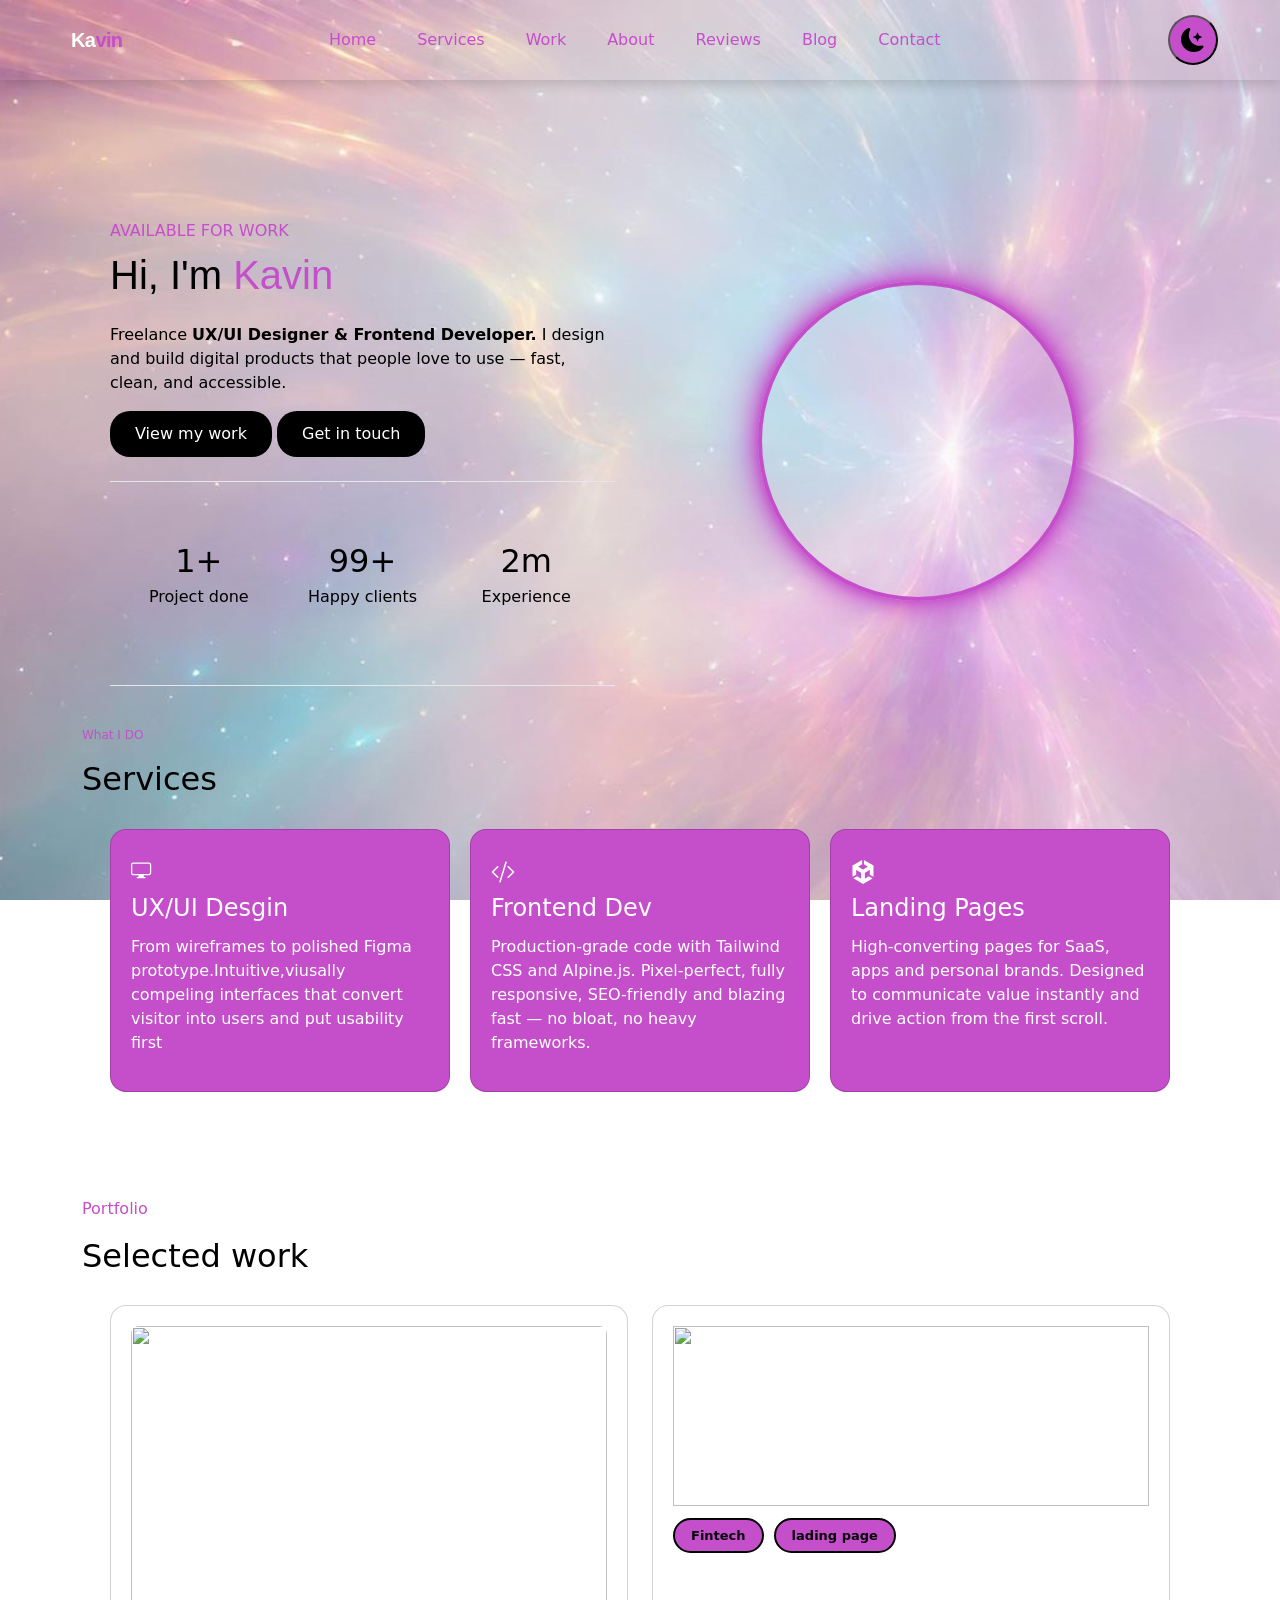
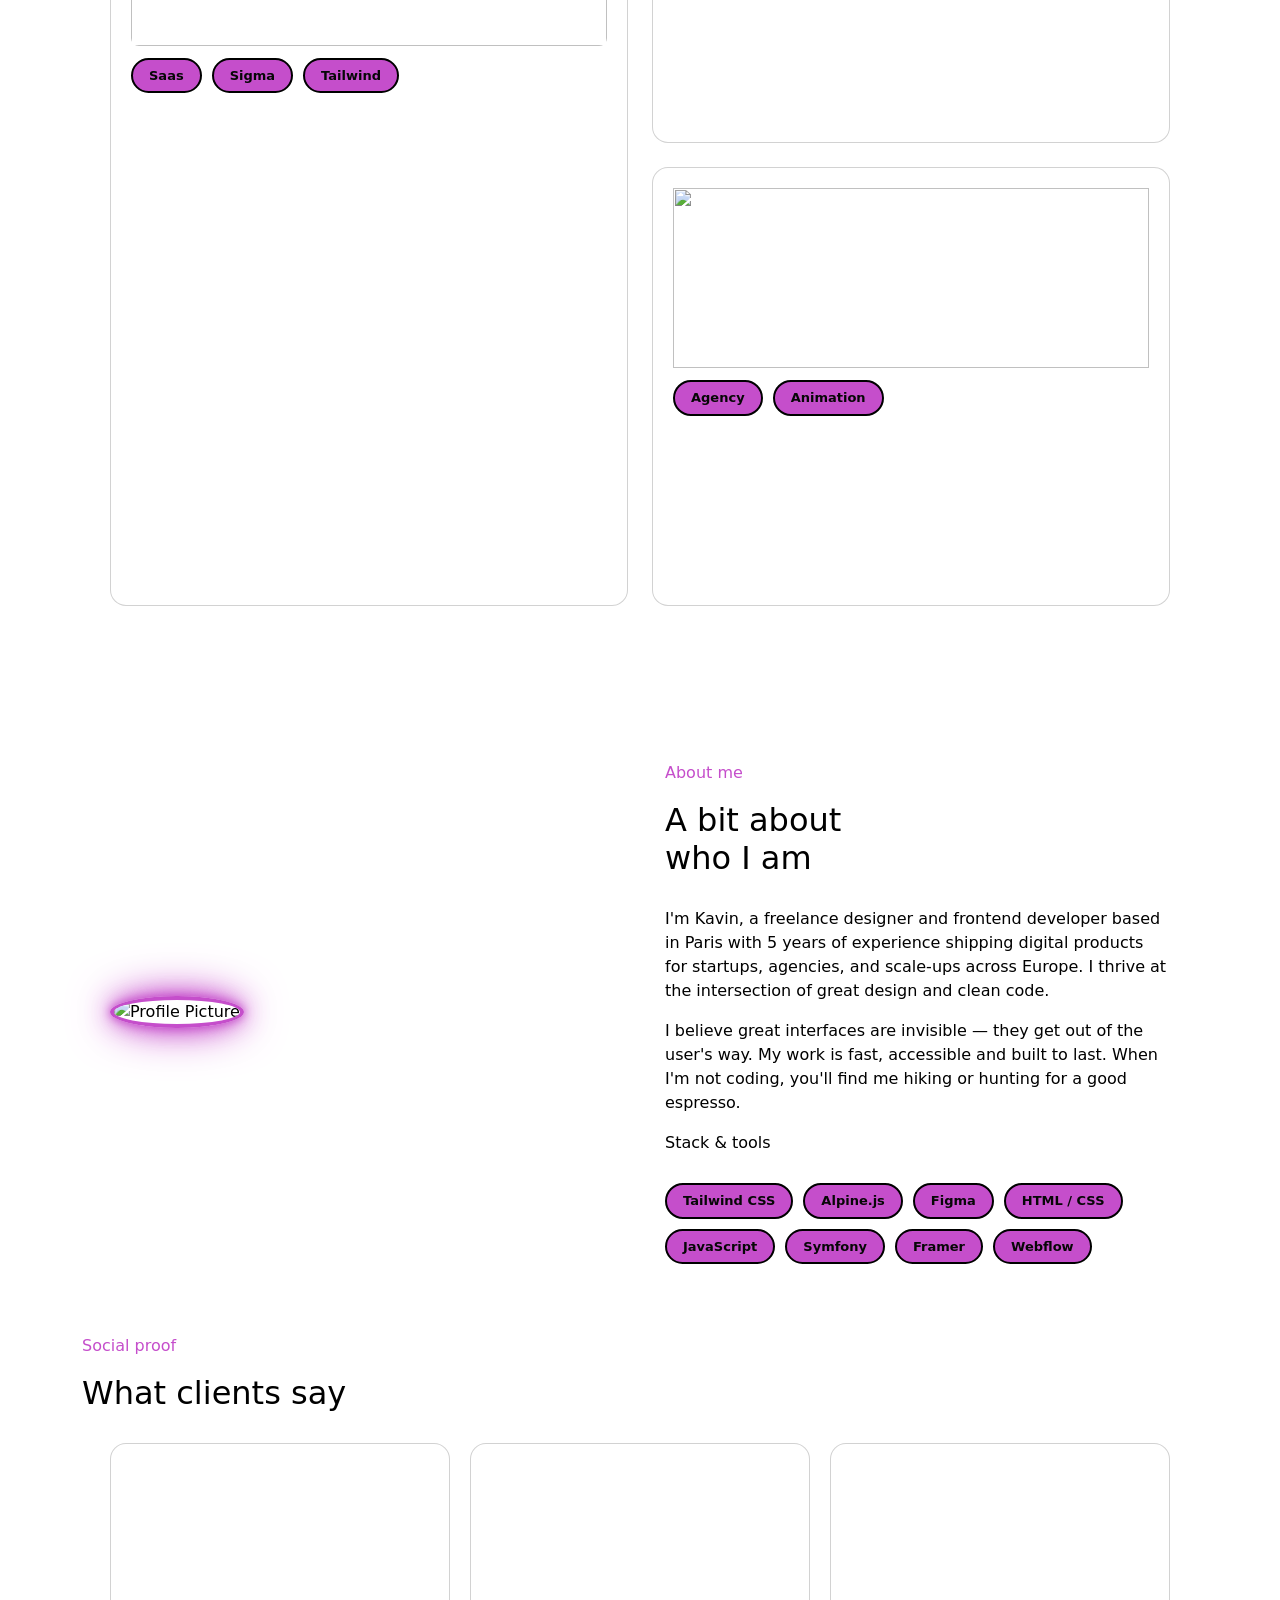
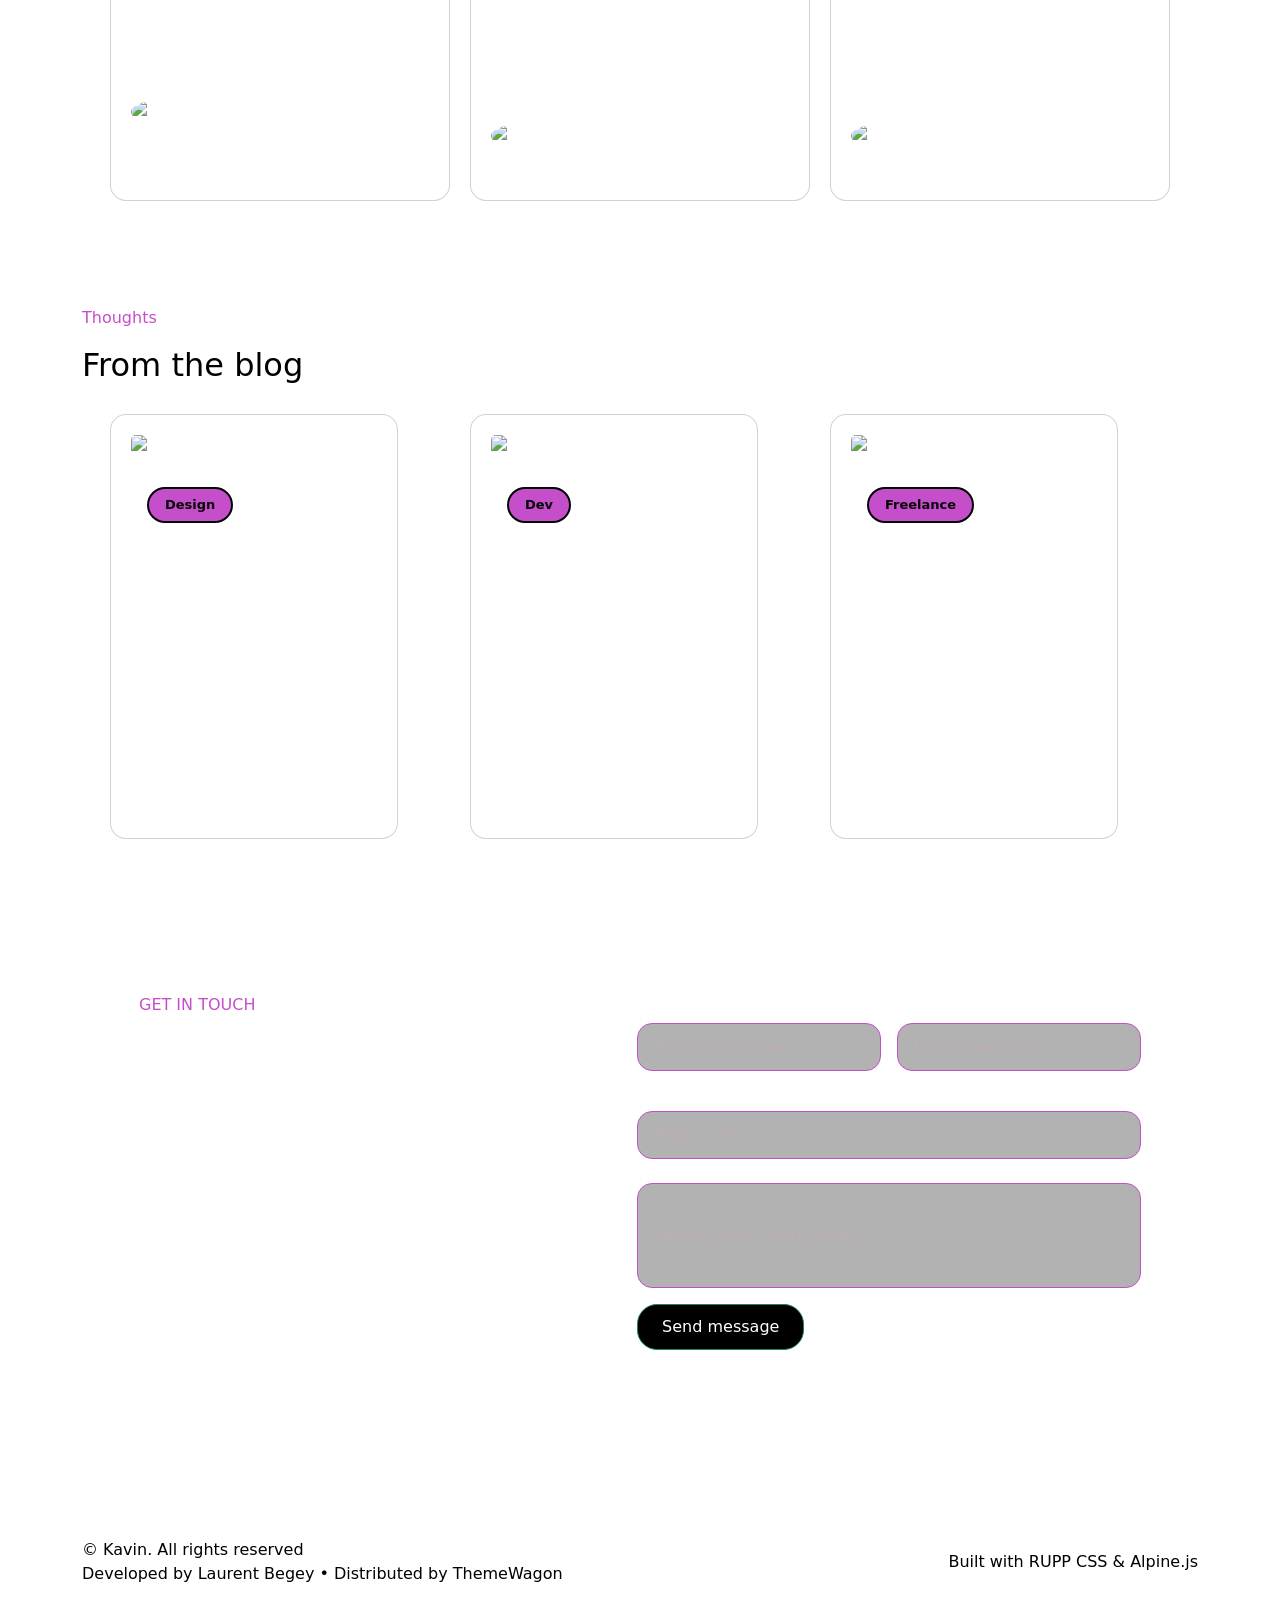
==== index.html @ 6f61c65e "Initial commit" ====
<!DOCTYPE html>
<html lang="en">
<head>
    <meta charset="UTF-8">
    <meta name="viewport" content="width=device-width, initial-scale=1.0">
    <title>MyProtFolio</title>
    <meta property="og:title" content="My Project1"/>
    <meta property="og:image" content="https://i.pinimg.com/736x/8d/1a/ec/8d1aec59ac057c96180c9c161d40ad01.jpg" />
    <link
        rel="stylesheet"
        href="https://cdn.jsdelivr.net/npm/bootstrap@5.3.8/dist/css/bootstrap.min.css" >
    <script src="https://cdn.jsdelivr.net/npm/bootstrap@5.3.8/dist/js/bootstrap.bundle.min.js"></script>
    
    <!-- AOS CSS -->
    <link href="https://unpkg.com/aos@2.3.1/dist/aos.css" rel="stylesheet">

    <link rel="stylesheet" href="style.css">
    <link rel="icon" href="https://i.pinimg.com/1200x/4f/b9/76/4fb976de70fee030263ddcf43d78bf7e.jpg">
</head>
<body class="bg-white">
    <!-- ==================== NAVBAR ==================== -->
    <section class="container">
        <header>
            <nav class="navbar navbar-expand-lg sticky-top">
                <div class="container-fluid flex items-center justify-between w-full">
                    <!-- Logo -->
                    <a href="index.html" class="va">
                        Ka<span style="color: #c54ecb;">vin</span>
                    </a>

                    <!-- Mobile menu button -->
                    <button class="navbar-toggler md:hidden p-2 text-white" type="button" data-bs-toggle="collapse" data-bs-target="#navbarNav">
                        <span class="navbar-toggler-icon"></span>
                    </button>

                    <!-- Navigation links -->
                    <nav class="collapse navbar-collapse justify-content-center" id="navbarNav">
                        <ul class="navbar-nav flex items-center gap-6">
                            <li class="nav-item"><a class="nav-link" href="#20" style="color: #c54ecb;">Home</a></li>
                            <li class="nav-item"><a class="nav-link" href="#21" style="color: #c54ecb;">Services</a></li>
                            <li class="nav-item"><a class="nav-link" href="#22" style="color: #c54ecb;">Work</a></li>
                            <li class="nav-item"><a class="nav-link" href="#23" style="color: #c54ecb;">About</a></li>
                            <li class="nav-item"><a class="nav-link" href="#24" style="color: #c54ecb;">Reviews</a></li>
                            <li class="nav-item"><a class="nav-link" href="#25" style="color: #c54ecb;">Blog</a></li>
                            <li class="nav-item"><a class="nav-link" href="#26" style="color: #c54ecb;">Contact</a></li>
                        </ul>
                    </nav>

                    <!-- Theme Toggle Button -->
              <button class="er" onclick="myFunction()">
    <svg id="modeIcon"
        xmlns="http://www.w3.org/2000/svg"
        width="16"
        height="16"
        fill="currentColor"
        viewBox="0 0 16 16">

        <!-- Moon icon -->
        <path d="M6 .278a.77.77 0 0 1 .08.858 7.2 7.2 0 0 0-.878 3.46c0 4.021 3.278 7.277 7.318 7.277q.792-.001 1.533-.16a.79.79 0 0 1 .81.316.73.73 0 0 1-.031.893A8.35 8.35 0 0 1 8.344 16C3.734 16 0 12.286 0 7.71 0 4.266 2.114 1.312 5.124.06A.75.75 0 0 1 6 .278"/>

        <path d="M10.794 3.148a.217.217 0 0 1 .412 0l.387 1.162c.173.518.579.924 1.097 1.097l1.162.387a.217.217 0 0 1 0 .412l-1.162.387a1.73 1.73 0 0 0-1.097 1.097l-.387 1.162a.217.217 0 0 1-.412 0l-.387-1.162A1.73 1.73 0 0 0 9.31 6.593l-1.162-.387a.217.217 0 0 1 0-.412l1.162-.387a1.73 1.73 0 0 0 1.097-1.097z"/>
    </svg>
</button>
                </div>
            </nav>
        </header>
    </section>

    <!-- ==================== HERO SECTION ==================== -->
    <header id="20">
        <section class="co container">
            <div class="content">
                <!-- Text -->
                <div class="na" data-aos="fade-up">
                    <p style="color: #c54ecb;" class="font-semibold uppercase tracking-wider text-sm mb-2">
                        AVAILABLE FOR WORK
                    </p>

                    <h1 class="lulu text-4xl md:text-5xl font-bold mb-4">
                        Hi, I'm <span style="color: #c54ecb;">Kavin</span>
                    </h1>

                    <p class="text-slate-300 mb-6 leading-relaxed">
                        Freelance <b>UX/UI Designer & Frontend Developer.</b> I design and build digital products that people love to use — fast, clean, and accessible.
                    </p>

                    <!-- Buttons -->
                    <div class="flex gap-3">
                        <a class="btn inline-block" href="#22">View my work</a>
                        <a class="btn inline-block" href="#26">Get in touch</a>
                    </div>
                </div>

                <!-- Profile Image -->
                <div class="po" data-aos="fade-up" data-aos-delay="100">
                    <img src="https://i.pinimg.com/1200x/c8/f7/21/c8f721017598ebd09c4f0b9a4fcd5a1f.jpg" alt="Kavin" class="profile">
                </div>

                <!-- Statistics -->
                <section class="ko container" data-aos="fade-up" data-aos-delay="200">
                    <div class="ma">
                        <h2 class="text-2xl font-bold">1+</h2>
                        <p class="text-xs text-slate-400">Project done</p>
                    </div>
                    <div class="ma">
                        <h2 class="text-2xl font-bold">99+</h2>
                        <p class="text-xs text-slate-400">Happy clients</p>
                    </div>
                    <div class="ma">
                        <h2 class="text-2xl font-bold">2m</h2>
                        <p class="text-xs text-slate-400">Experience</p>
                    </div>
                </section>
            </div>
        </section>
    </header>

    <!-- SERVICES SECTION -->
    <header class="container">
        <section>
            <div data-aos="fade-up">
                <p style="color: #c54ecb; font-size: 12px;">What I DO</p>
                <h2 id="21">Services</h2>
            </div>
            <div class="zo">
                <article class="card" style="background-color: #c54ecb;" data-aos="fade-up" data-aos-delay="100">
                    <div>   
                        <svg xmlns="http://www.w3.org/2000/svg" width="18" height="18" fill="currentColor" 
                        class="bi bi-display" viewBox="0 0 19 19">
                       <path d="M0 4s0-2 2-2h12s2 0 2 2v6s0 2-2 2h-4q0 1 .25 1.5H11a.5.5 0 0 1 0 1H5a.5.5 0 0 1 0-1h.75Q6 13 6 12H2s-2 0-2-2zm1.398-.855a.76.76 0 0 0-.254.302A1.5 1.5 0 0 0 1 4.01V10c0 .325.078.502.145.602q.105.156.302.254a1.5 1.5 0 0 0 .538.143L2.01 11H14c.325 0 .502-.078.602-.145a.76.76 0 0 0 .254-.302 1.5 1.5 0 0 0 .143-.538L15 9.99V4c0-.325-.078-.502-.145-.602a.76.76 0 0 0-.302-.254A1.5 1.5 0 0 0 13.99 3H2c-.325 0-.502.078-.602.145"/>
                        </svg>
                    </div>
                 
                    <h4>UX/UI Desgin</h4>
                    <p>
                        From wireframes to polished Figma<br>
                        prototype.Intuitive,viusally<br>
                        compeling interfaces that convert<br>
                        visitor into users and put usability<br>
                        first
                    </p>
                </article>

                <article class="card" style="background-color: #c54ecb;" data-aos="fade-up" data-aos-delay="200">
                    <div>             
                        <svg xmlns="http://www.w3.org/2000/svg" width="16" height="16" fill="currentColor" class="bi bi-code-slash" viewBox="0 0 16 16">
                          <path d="M10.478 1.647a.5.5 0 1 0-.956-.294l-4 13a.5.5 0 0 0 .956.294zM4.854 4.146a.5.5 0 0 1 0 .708L1.707 8l3.147 3.146a.5.5 0 0 1-.708.708l-3.5-3.5a.5.5 0 0 1 0-.708l3.5-3.5a.5.5 0 0 1 .708 0m6.292 0a.5.5 0 0 0 0 .708L14.293 8l-3.147 3.146a.5.5 0 0 0 .708.708l3.5-3.5a.5.5 0 0 0 0-.708l-3.5-3.5a.5.5 0 0 0-.708 0"/>
                        </svg>
                    </div>
       
                    <h4>Frontend Dev</h4>
                    <p>
                        Production-grade code with Tailwind CSS and Alpine.js. Pixel-perfect, fully responsive, SEO-friendly and blazing fast — no bloat, no heavy frameworks.
                    </p>
                </article>

                <article class="card" style="background-color: #c54ecb;" data-aos="fade-up" data-aos-delay="300">
                    <div>
                        <svg xmlns="http://www.w3.org/2000/svg" width="16" height="16" fill="currentColor" class="bi bi-unity" viewBox="0 0 16 16">
                          <path d="M15 11.2V3.733L8.61 0v2.867l2.503 1.466c.099.067.099.2 0 .234L8.148 6.3c-.099.067-.197.033-.263 0L4.92 4.567c-.099-.034-.099-.2 0-.234l2.504-1.466V0L1 3.733V11.2v-.033.033l2.438-1.433V6.833c0-.1.131-.166.197-.133L6.6 8.433c.099.067.132.134.132.234v3.466c0 .1-.132.167-.198.134L4.031 10.8l-2.438 1.433L7.983 16l6.391-3.733-2.438-1.434L9.434 12.3c-.099.067-.198 0-.198-.133V8.7c0-.1.066-.2.132-.233l2.965-1.734c.099-.066.197 0 .197.134V9.8z"/>
                        </svg>
                    </div>
                    <h4>Landing Pages</h4>
                    <p>
                        High-converting pages for SaaS, apps and personal brands. Designed to communicate value instantly and drive action from the first scroll.
                    </p>
                </article>
            </div>
        </section>
    </header>

    <!-- PORTFOLIO SECTION -->
    <header class="container">
        <section>
            <div>
                <div data-aos="fade-up">
                    <p style="color: #c54ecb;">Portfolio</p>
                    <h2 id="22">Selected work</h2>
                </div>
                <main>
                    <div class="card card1" data-aos="fade-up">
                        <img src="https://i.pinimg.com/1200x/41/cb/14/41cb14eacbabc1ce068fea2cc1309c6e.jpg" class="bo">
                        <div class="tags">
                            <span>Saas</span><span>Sigma</span><span>Tailwind</span>
                        </div>
                        <h4>Novu-Saas Dashboard</h4>
                        <p>Lorem ipsum dolor sit amet consectetur adipisicing elit. Eligendi quis, odit nam aperiam fugiat optio libero. Nisi, minus officiis eius odio tempora velit fugit at, id labore ut libero reiciendis!

                        Lorem ipsum dolor, sit amet consectetur adipisicing elit. Ipsa ducimus repudiandae eligendi veritatis dicta quo fuga fugiat autem tempore perspiciatis illo doloremque est labore, molestiae eius, voluptatum ex aut quibusdam.

                        Lorem ipsum dolor sit amet consectetur adipisicing elit. Consequatur neque ipsum eveniet eligendi dolores, dicta beatae? Velit iusto nemo praesentium architecto, ipsa excepturi facere quisquam, reprehenderit a cumque sapiente? Laudantium!
                        <br>
                        <div>
                            <a  class="volo" href="page1.html">Viwe case study →</a>
                        </div>
                        </p>
                    </div>

                    <div class="card" data-aos="fade-up">
                        <img src="https://i.pinimg.com/1200x/10/19/34/1019348660e759abcb3a225b57b04167.jpg" class="so">
                        <div class="tags">
                            <span>Fintech</span><span>lading page</span>
                        </div>
                        <h4>Finlo-Fintech App</h4>
                        <p>Marketing site and onboarding flow for a personal finance app targeting young professionals. Tailwind CSS + Alpine.js.
                            <br>
                        <div>
                            <a href="page1.html">Viwe case study →</a>
                        </div>
                        </p>
                    </div>

                    <div class="card" data-aos="fade-up">
                        <img src="https://i.pinimg.com/736x/f1/f0/93/f1f0938c706448e23e3180eb36789f57.jpg" alt="" class="so">
                        <div class="tags">
                            <span>Agency</span><span>Animation</span>
                        </div>
                        <h4>Orea-Creative Agency</h4>
                        <p>Bold editorial site for a Paris-based branding studio. Scroll-driven animations and custom cursor to match their premium positioning.
                            <br>
                        <div>
                            <a href="page1.html">Viwe case study →</a>
                        </div>
                        </p>
                    </div>
                </main>
            </div>
        </section>
    </header>

    <!-- ABOUT SECTION -->
    <header class="container">
        <section class="about">
            <!-- Left Side: Image -->
            <div class="about-img-box" data-aos="fade-up">
                <img src="https://i.pinimg.com/736x/e6/30/2d/e6302d2b5affedd54a1c1b0b5fa91a8d.jpg" alt="Profile Picture" class="profile">
            </div>
            <!-- Right Side: Content -->
            <div class="opto" data-aos="fade-up" data-aos-delay="100">
                <p id="23" style="color: #c54ecb;">About me</p>
                <h2>A bit about <br>who I am</h2>
                <p>
                    I'm Kavin, a freelance designer and frontend developer based in Paris 
                    with 5 years of experience shipping digital products for startups, 
                    agencies, and scale-ups across Europe. I thrive at the intersection of 
                    great design and clean code.
                </p>
                <p>
                    I believe great interfaces are invisible — they get out of the user's way. 
                    My work is fast, accessible and built to last. When I'm not coding, you'll 
                    find me hiking or hunting for a good espresso.
                </p>
                <p class="stack-title">Stack & tools</p>
                <div class="zee">
                    <div class="tags">
                        <span>Tailwind CSS</span>
                        <span>Alpine.js</span>
                        <span>Figma</span>
                        <span>HTML / CSS</span>
                        <span>JavaScript</span>
                        <span>Symfony</span>
                        <span>Framer</span>
                        <span>Webflow</span>
                    </div>
                </div>
            </div>
        </section>
    </header>

    <!-- REVIEWS SECTION -->
    <header class="container">
        <section>
            <div>
                <div data-aos="fade-up">
                    <p id="24" style="color: #c54ecb;">Social proof</p>
                    <h2>What clients say</h2>
                </div>
                <div class="zo">
                    <article class="card" data-aos="fade-up" data-aos-delay="100">
                        <div>
                            <svg xmlns="http://www.w3.org/2000/svg" width="16" height="16" fill="currentColor" class="bi bi-moon-fill" viewBox="0 0 16 16"><path d="M6 .278a.77.77 0 0 1 .08.858 7.2 7.2 0 0 0-.878 3.46c0 4.021 3.278 7.277 7.318 7.277q.792-.001 1.533-.16a.79.79 0 0 1 .81.316.73.73 0 0 1-.031.893A8.35 8.35 0 0 1 8.344 16C3.734 16 0 12.286 0 7.71 0 4.266 2.114 1.312 5.124.06A.75.75 0 0 1 6 .278"/></svg>
                            <svg xmlns="http://www.w3.org/2000/svg" width="16" height="16" fill="currentColor" class="bi bi-moon-fill" viewBox="0 0 16 16"><path d="M6 .278a.77.77 0 0 1 .08.858 7.2 7.2 0 0 0-.878 3.46c0 4.021 3.278 7.277 7.318 7.277q.792-.001 1.533-.16a.79.79 0 0 1 .81.316.73.73 0 0 1-.031.893A8.35 8.35 0 0 1 8.344 16C3.734 16 0 12.286 0 7.71 0 4.266 2.114 1.312 5.124.06A.75.75 0 0 1 6 .278"/></svg>
                            <svg xmlns="http://www.w3.org/2000/svg" width="16" height="16" fill="currentColor" class="bi bi-moon-fill" viewBox="0 0 16 16"><path d="M6 .278a.77.77 0 0 1 .08.858 7.2 7.2 0 0 0-.878 3.46c0 4.021 3.278 7.277 7.318 7.277q.792-.001 1.533-.16a.79.79 0 0 1 .81.316.73.73 0 0 1-.031.893A8.35 8.35 0 0 1 8.344 16C3.734 16 0 12.286 0 7.71 0 4.266 2.114 1.312 5.124.06A.75.75 0 0 1 6 .278"/></svg>
                            <svg xmlns="http://www.w3.org/2000/svg" width="16" height="16" fill="currentColor" class="bi bi-moon-fill" viewBox="0 0 16 16"><path d="M6 .278a.77.77 0 0 1 .08.858 7.2 7.2 0 0 0-.878 3.46c0 4.021 3.278 7.277 7.318 7.277q.792-.001 1.533-.16a.79.79 0 0 1 .81.316.73.73 0 0 1-.031.893A8.35 8.35 0 0 1 8.344 16C3.734 16 0 12.286 0 7.71 0 4.266 2.114 1.312 5.124.06A.75.75 0 0 1 6 .278"/></svg>
                            <svg xmlns="http://www.w3.org/2000/svg" width="16" height="16" fill="currentColor" class="bi bi-moon-fill" viewBox="0 0 16 16"><path d="M6 .278a.77.77 0 0 1 .08.858 7.2 7.2 0 0 0-.878 3.46c0 4.021 3.278 7.277 7.318 7.277q.792-.001 1.533-.16a.79.79 0 0 1 .81.316.73.73 0 0 1-.031.893A8.35 8.35 0 0 1 8.344 16C3.734 16 0 12.286 0 7.71 0 4.266 2.114 1.312 5.124.06A.75.75 0 0 1 6 .278"/></svg>
                        </div>
                        <p>Eliott delivered our redesign in record time
                            <br> and the quality blew us away. Our conversion 
                            <br>rate jumped 28% in the first month. 
                            <br>Absolutely recommend."</p>
                        <footer>
                            <div>
                                <img src="https://i.pinimg.com/736x/fa/79/be/fa79bedc29f6b06b27268119ec68d68b.jpg" alt="client" class="cilent">
                            </div>
                            <div><p>⚡Killua Zoldyck⚡</p></div>
                        </footer>
                    </article>

                    <article class="card" data-aos="fade-up" data-aos-delay="200">
                        <div>
                            <svg xmlns="http://www.w3.org/2000/svg" width="16" height="16" fill="currentColor" class="bi bi-moon-fill" viewBox="0 0 16 16"><path d="M6 .278a.77.77 0 0 1 .08.858 7.2 7.2 0 0 0-.878 3.46c0 4.021 3.278 7.277 7.318 7.277q.792-.001 1.533-.16a.79.79 0 0 1 .81.316.73.73 0 0 1-.031.893A8.35 8.35 0 0 1 8.344 16C3.734 16 0 12.286 0 7.71 0 4.266 2.114 1.312 5.124.06A.75.75 0 0 1 6 .278"/></svg>
                            <svg xmlns="http://www.w3.org/2000/svg" width="16" height="16" fill="currentColor" class="bi bi-moon-fill" viewBox="0 0 16 16"><path d="M6 .278a.77.77 0 0 1 .08.858 7.2 7.2 0 0 0-.878 3.46c0 4.021 3.278 7.277 7.318 7.277q.792-.001 1.533-.16a.79.79 0 0 1 .81.316.73.73 0 0 1-.031.893A8.35 8.35 0 0 1 8.344 16C3.734 16 0 12.286 0 7.71 0 4.266 2.114 1.312 5.124.06A.75.75 0 0 1 6 .278"/></svg>
                            <svg xmlns="http://www.w3.org/2000/svg" width="16" height="16" fill="currentColor" class="bi bi-moon-fill" viewBox="0 0 16 16"><path d="M6 .278a.77.77 0 0 1 .08.858 7.2 7.2 0 0 0-.878 3.46c0 4.021 3.278 7.277 7.318 7.277q.792-.001 1.533-.16a.79.79 0 0 1 .81.316.73.73 0 0 1-.031.893A8.35 8.35 0 0 1 8.344 16C3.734 16 0 12.286 0 7.71 0 4.266 2.114 1.312 5.124.06A.75.75 0 0 1 6 .278"/></svg>
                            <svg xmlns="http://www.w3.org/2000/svg" width="16" height="16" fill="currentColor" class="bi bi-moon-fill" viewBox="0 0 16 16"><path d="M6 .278a.77.77 0 0 1 .08.858 7.2 7.2 0 0 0-.878 3.46c0 4.021 3.278 7.277 7.318 7.277q.792-.001 1.533-.16a.79.79 0 0 1 .81.316.73.73 0 0 1-.031.893A8.35 8.35 0 0 1 8.344 16C3.734 16 0 12.286 0 7.71 0 4.266 2.114 1.312 5.124.06A.75.75 0 0 1 6 .278"/></svg>
                        </div>
                        <p>Working with Eliott is a dream. He asks the 
                            <br>right questions, moves fast, and the final
                            <br> result always exceeds what we imagined.
                            <br> Our best hire of 2026."</p>
                        <footer>
                            <div>
                                <img src="https://i.pinimg.com/736x/3a/79/06/3a79067186afe960958e3ec70e56910c.jpg" alt="client" class="cilent">
                            </div>
                            <div><p>Dyrroth</p></div>
                        </footer>
                    </article>

                    <article class="card" data-aos="fade-up" data-aos-delay="300">
                        <div>
                            <svg xmlns="http://www.w3.org/2000/svg" width="16" height="16" fill="currentColor" class="bi bi-moon-fill" viewBox="0 0 16 16"><path d="M6 .278a.77.77 0 0 1 .08.858 7.2 7.2 0 0 0-.878 3.46c0 4.021 3.278 7.277 7.318 7.277q.792-.001 1.533-.16a.79.79 0 0 1 .81.316.73.73 0 0 1-.031.893A8.35 8.35 0 0 1 8.344 16C3.734 16 0 12.286 0 7.71 0 4.266 2.114 1.312 5.124.06A.75.75 0 0 1 6 .278"/></svg>
                            <svg xmlns="http://www.w3.org/2000/svg" width="16" height="16" fill="currentColor" class="bi bi-moon-fill" viewBox="0 0 16 16"><path d="M6 .278a.77.77 0 0 1 .08.858 7.2 7.2 0 0 0-.878 3.46c0 4.021 3.278 7.277 7.318 7.277q.792-.001 1.533-.16a.79.79 0 0 1 .81.316.73.73 0 0 1-.031.893A8.35 8.35 0 0 1 8.344 16C3.734 16 0 12.286 0 7.71 0 4.266 2.114 1.312 5.124.06A.75.75 0 0 1 6 .278"/></svg>
                            <svg xmlns="http://www.w3.org/2000/svg" width="16" height="16" fill="currentColor" class="bi bi-moon-fill" viewBox="0 0 16 16"><path d="M6 .278a.77.77 0 0 1 .08.858 7.2 7.2 0 0 0-.878 3.46c0 4.021 3.278 7.277 7.318 7.277q.792-.001 1.533-.16a.79.79 0 0 1 .81.316.73.73 0 0 1-.031.893A8.35 8.35 0 0 1 8.344 16C3.734 16 0 12.286 0 7.71 0 4.266 2.114 1.312 5.124.06A.75.75 0 0 1 6 .278"/></svg>
                            <svg xmlns="http://www.w3.org/2000/svg" width="16" height="16" fill="currentColor" class="bi bi-moon-fill" viewBox="0 0 16 16"><path d="M6 .278a.77.77 0 0 1 .08.858 7.2 7.2 0 0 0-.878 3.46c0 4.021 3.278 7.277 7.318 7.277q.792-.001 1.533-.16a.79.79 0 0 1 .81.316.73.73 0 0 1-.031.893A8.35 8.35 0 0 1 8.344 16C3.734 16 0 12.286 0 7.71 0 4.266 2.114 1.312 5.124.06A.75.75 0 0 1 6 .278"/></svg>
                            <svg xmlns="http://www.w3.org/2000/svg" width="16" height="16" fill="currentColor" class="bi bi-moon-fill" viewBox="0 0 16 16"><path d="M6 .278a.77.77 0 0 1 .08.858 7.2 7.2 0 0 0-.878 3.46c0 4.021 3.278 7.277 7.318 7.277q.792-.001 1.533-.16a.79.79 0 0 1 .81.316.73.73 0 0 1-.031.893A8.35 8.35 0 0 1 8.344 16C3.734 16 0 12.286 0 7.71 0 4.266 2.114 1.312 5.124.06A.75.75 0 0 1 6 .278"/></svg>
                        </div>
                        <p>"We had a tight deadline and a vague brief.
                            <br> Eliott turned both into a polished site in 
                            <br>under two weeks. Clean code, zero hand-
                            <br>holding needed."</p>
                        <footer>
                            <div>
                                <img src="https://i.pinimg.com/736x/66/4d/64/664d643e15a555faff8cae0e816807a5.jpg" alt="client" class="cilent">
                            </div>
                            <div><p>Satoru Gojo</p></div>
                        </footer>
                    </article>
                </div>
            </div>
        </section>
    </header>

    <!-- BLOG SECTION -->
    <header class="container">
        <section>
            <div data-aos="fade-up">
                <p id="25" style="color: #c54ecb;">Thoughts</p>
                <h2>From the blog</h2>
            </div>
            <div class="zo">
                <div class="card" style="width: 18rem;" data-aos="fade-up" data-aos-delay="100">
                    <img src="https://i.pinimg.com/736x/fe/68/a7/fe68a70862582c14d56d0e682c76b2f4.jpg" class="card-img-top" alt="...">
                    <div class="card-body">
                        <div class="tags">
                            <span>Design</span>
                        </div>
                        <h4 class="eva">Why I ditehed hesvy CSS framework for Tailwind</h4>
                        <p class="card-text">After years of fighting specificity wars, here's what finally convinced me to make the switch
                            <div>
                            <a href="page2.html">Read more →</a>
                        </div>
                        </p>
                    </div>
                </div>

                <div class="card" style="width: 18rem;" data-aos="fade-up" data-aos-delay="200">
                    <img src="https://i.pinimg.com/736x/95/a2/b7/95a2b7ab9268a89544989560a3c1396a.jpg" class="card-img-top" alt="...">
                    <div class="card-body">
                        <div class="tags">
                            <span>Dev</span>
                        </div>
                        <h4 class="eva">Builddinh a design system from scratch in a weekend</h4>
                        <p class="card-text">Tokens, components, docs — the process I follow to spin up a coherent system in 48 hours..
                             <div>
                            <a href="page2.html">Read more →</a>
                        </div>
                        </p>
                    </div>
                </div>

                <div class="card" style="width: 18rem;" data-aos="fade-up" data-aos-delay="300">
                    <img src="https://i.pinimg.com/736x/b4/c1/6d/b4c16d21ad2edd6b34846d86a0cc238c.jpg" class="card-img-top" alt="...">
                    <div class="card-body">
                        <div class="tags">
                            <span>Freelance</span>
                        </div>
                        <h4 class="eva">5 lession from my first year for full-time freelancing</h4>
                        <p class="card-text">Contracts, pricing, scope creep — the things nobody tells you before you go solo.
                             <div>
                            <a href="page2.html">Read more →</a>
                        </div>
                        </p>
                    </div>
                </div>
            </div>
        </section>
    </header>

    <!-- CONTACT SECTION -->
    <header class="eno container">
        <section>
            <div class="yo">
                <div class="left-col" data-aos="fade-up">
                    <p id="26" style="color: #c54ecb;">GET IN TOUCH</p>
                    <div class="eno">
                        <h2>Lest's work<br>togetder</h2>
                        <p>I'm open to UI/UX and frontend missions, short or long-term. Landing page, full product redesign, or just a second pair
                           of eyes — let's talk</p>
                    </div>
                    <div class="social-list">
                        <div class="social-item">
                            <svg xmlns="http://www.w3.org/2000/svg" width="16" height="16" fill="currentColor" class="bi bi-youtube" viewBox="0 0 16 16"><path d="M8.051 1.999h.089c.822.003 4.987.033 6.11.335a2.01 2.01 0 0 1 1.415 1.42c.101.38.172.883.22 1.402l.01.104.022.26.008.104c.065.914.073 1.77.074 1.957v.075c-.001.194-.01 1.108-.082 2.06l-.008.105-.009.104c-.05.572-.124 1.14-.235 1.558a2.01 2.01 0 0 1-1.415 1.42c-1.16.312-5.569.334-6.18.335h-.142c-.309 0-1.587-.006-2.927-.052l-.17-.006-.087-.004-.171-.007-.171-.007c-1.11-.049-2.167-.128-2.654-.26a2.01 2.01 0 0 1-1.415-1.419c-.111-.417-.185-.986-.235-1.558L.09 9.82l-.008-.104A31 31 0 0 1 0 7.68v-.123c.002-.215.01-.958.064-1.778l.007-.103.003-.052.008-.104.022-.26.01-.104c.048-.519.119-1.023.22-1.402a2.01 2.01 0 0 1 1.415-1.42c.487-.13 1.544-.21 2.654-.26l.17-.007.172-.006.086-.003.171-.007A100 100 0 0 1 7.858 2zM6.4 5.209v4.818l4.157-2.408z"/></svg>
                            <a class="ui" href="https://youtube.com/@atomic_shadow1-c1n?si=IkRhu5NEBQFrCvX-" target="_blank">@Atomic_shadow1-c1n</a>
                        </div> 
                        <div class="social-item">
                            <svg xmlns="http://www.w3.org/2000/svg" width="16" height="16" fill="currentColor" class="bi bi-tiktok" viewBox="0 0 16 16"><path d="M9 0h1.98c.144.715.54 1.617 1.235 2.512C12.895 3.389 13.797 4 15 4v2c-1.753 0-3.07-.814-4-1.829V11a5 5 0 1 1-5-5v2a3 3 0 1 0 3 3z"/></svg>
                            <a class="ui" href="https://www.tiktok.com/@bmwm4g82s?is_from_webapp=1&sender_device=pc" target="_blank">bmwm4g82s</a>
                        </div>
                        <div class="social-item">
                            <svg xmlns="http://www.w3.org/2000/svg" width="16" height="16" fill="currentColor" class="bi bi-facebook" viewBox="0 0 16 16"><path d="M16 8.049c0-4.446-3.582-8.05-8-8.05C3.58 0-.002 3.603-.002 8.05c0 4.017 2.926 7.347 6.75 7.951v-5.625h-2.03V8.05H6.75V6.275c0-2.017 1.195-3.131 3.022-3.131.876 0 1.791.157 1.791.157v1.98h-1.009c-.993 0-1.303.621-1.303 1.258v1.51h2.218l-.354 2.326H9.25V16c3.824-.604 6.75-3.934 6.75-7.951"/></svg>
                            <a class="ui" href="https://www.facebook.com/share/1JMyHmFPJJ/" target="_blank">Mang Kavin</a>
                        </div>
                    </div>
                </div>

                <div class="ra" data-aos="fade-up" data-aos-delay="100">
                    <form action="Input.html" class="contact-form">
                        <div class="grid-row">
                            <div class="ca">
                                <label for="name">Name</label>
                                <input class="ic" type="text" id="name" placeholder="Input Your Name">
                            </div>
                            <div class="ca">
                                <label for="email">Email</label>
                                <input class="ic" type="email" id="email" placeholder="Input Your Email">
                            </div>
                        </div>
                        <label for="text">Subject</label><br>
                        <input class="id" type="text" placeholder="Project inquiry">
                        <label for="text">Message</label><br>
                        <input class="message" type="text" placeholder="Tell me about your project">
                        <button type="submit" class="btn btn-success mt-3">Send message</button>
                    </form>
                </div>
            </div>
        </section>
    </header>
    <!-- FOOTER -->
    <header class="container">
        <section>
            <div class="io" data-aos="fade-up">
                <p>&copy; Kavin. All rights reserved <br>
                Developed by Laurent Begey • Distributed by ThemeWagon</p>
                <p>Built with RUPP CSS & Alpine.js</p>
            </div>
        </section>
    </header>

    <!-- Script imports -->
    <script src="script.js"></script>
    <!-- AOS JavaScript -->
    <script src="https://unpkg.com/aos@2.3.1/dist/aos.js"></script>
    <script>
        AOS.init({
            duration: 800,
            once: true
        });
    </script>
</body>
</html>
---- style.css ----
/* ==================== RESET & GLOBALS ==================== */
* {
  margin: 0;
  padding: 0;
  box-sizing: border-box;
}

html,
body {
  scroll-behavior: smooth;
  width: 100%;
  min-height: 100vh;
  overflow-x: hidden;
}

body {
  background-image: url('./v.jpg');
  background-size: cover;
  background-position: center;
  background-attachment: fixed;
  background-repeat: no-repeat;
  color: #000000;
  font-family: system-ui, -apple-system, sans-serif;
  transition: background-image 0.3s ease, color 0.3s ease;
}

body.dark-mode {
  background-image: url('./purple.jpg');
  background-size: cover;
  background-position: center;
  background-attachment: fixed;
  background-repeat: no-repeat;
  color: #ffffff;
}
.dark-mode {
    background-color: #121212;
    color: white;
}
img,
svg {
  max-width: 100%;
  height: auto;
}

/* Custom Scrollbar */
::-webkit-scrollbar {
  width: 8px;
  background-color: #000000;
}

::-webkit-scrollbar-thumb {
  background-color: #c54ecb;
  border-radius: 10px;
}

/* ==================== NAVBAR ==================== */
.navbar {
  position: fixed !important;
  top: 0 !important;
  left: 0 !important;
  width: 100% !important;
  z-index: 9999 !important;
  display: flex;
  justify-content: space-between;
  align-items: center;
  padding: 15px 50px;
  background-image: url(https://i.pinimg.com/1200x/9d/45/b5/9d45b5bc87976e684c6d8a4d87a5bfc6.jpg);
  background-size: cover;
  background-position: center;
  box-shadow: 0 4px 12px rgba(0, 0, 0, 0.15);
  transition: background 0.3s ease, border-color 0.3s ease;
}

.navbar-nav {
  display: flex;
  align-items: center;
  gap: 25px;
  list-style: none;
}

.navbar .nav-link {
  position: relative;
}

.navbar .nav-link::after {
  content: "";
  position: absolute;
  left: 8px;
  bottom: 3px;
  width: 0;
  height: 2px;
  background: purple;
  transition: width 0.3s ease;
}

.navbar .nav-link:hover::after {
  width: calc(100% - 16px);
}

.navbar-brand {
  color: #ffffff;
  text-decoration: none;
}
a{
  text-decoration: none;
  color: white;
}
.navbar .nav-link {
  position: relative;
}


.va {
  font-size: 20px;
  font-family: sans-serif;
  font-weight: 800;
  letter-spacing: -0.03em;
  padding: 9px;
}

/* Dark Mode Navbar */
body.dark-mode .navbar {
  background-image: linear-gradient(rgba(0, 0, 0, 0.85), rgba(0, 0, 0, 0.85)), 
                    url(https://i.pinimg.com/1200x/15/3d/c0/153dc0921cea30a84d050d2cc663d084.jpg);
  border-bottom: 1px solid rgba(197, 78, 203, 0.3);
}

body.dark-mode .navbar-brand {
  color: #c54ecb;
}

body.dark-mode .navbar-nav a {
  color: #ffffff;
}

body.dark-mode .navbar-nav a:hover {
  color: #c54ecb;
}

/* ==================== HERO SECTION ==================== */
.content {
  min-height: auto; /* Changed from 90vh */
  display: grid;
  grid-template-columns: 1fr 1fr;
  grid-template-areas:
    "text image"
    "stats image";
  align-items: center;
  column-gap: 50px;
  padding: 80px 20px 20px; /* Reduced top/bottom padding */
  max-width: 1100px;
  margin: 0 auto;
}

.na {
  grid-area: text;
  margin: 24px 0;
}

.na span {
  color: #c54ecb;
}

.lulu {
  font-family: Verdana, Geneva, Tahoma, sans-serif;
}
.btn {
  display: inline-block;
  border-radius: 20px;
  text-decoration: none;
  color: white;
  padding: 10px 24px;
  background-color: #000000;
  transition: background-color 0.3s ease;
}

body.dark-mode .btn {
  background-color: #c54ecb;
  color: #000000;
  font-weight: 600;
}

/* ==================== PROFILE IMAGE ==================== */
.po {
  grid-area: image;
  display: flex;
  justify-content: center;
  align-items: center;
}
.co{
  padding-bottom: 10px;
}

.profile {
    width: 320px;
    height: 320px;
    object-fit: contain;
    border-radius: 50%;
    border: 4px solid #c54ecb;
     box-shadow: 
        0 0 10px #c54ecb,
        0 0 25px #c54ecb,
        0 0 45px #c54ecb;
}



/* ==================== STATISTICS ==================== */
.ko {
  padding-top: 60px;
  padding-bottom: 60px;
  grid-area: stats;
  display: grid;
  grid-template-columns: repeat(3, 1fr);
  gap: 10px;
  width: 100%;
  border-top: 1px solid #e5e7eb;
  border-bottom: 1px solid #e5e7eb;
}

.ma {
  text-align: center;
}

.ma h2 {
  margin-bottom: 5px;
}

/* ==================== ABOUT SECTION ==================== */
.about {
  display: grid;
  grid-template-columns: 1fr 1fr;
  gap: 50px;
  align-items: center;
  max-width: 1100px;
  margin: 60px auto;
  padding: 0 20px;
}

.wawa {
  display: flex;
  justify-content: center;
  align-items: center;
}

.zee {
  display: flex;
  flex-direction: column;
  gap: 12px;
}

/* ==================== SERVICES SECTION ==================== */
.zo {
  display: grid;
  grid-template-columns: repeat(3, 1fr);
  gap: 20px;
  width: 100%;
  max-width: 1100px;
  margin: 0 auto;
  padding: 0 20px;
}

/* article {
  background-color: #808080;
  border-radius: 12px;
  padding: 20px;
} */

/* body.dark-mode article {
  background-color: #c54ecb;
  border: 1px solid rgba(255, 255, 255, 0.1);
} */

h2 {
  margin: 0 0 30px;
}

h4 {
  margin: 0 0 12px;
}

svg {
  width: 24px;
  height: 24px;
  margin: 10px 0;
}

/* ==================== PORTFOLIO GRID ==================== */
main {
  display: grid;
  grid-template-columns: repeat(2, 1fr);
  gap: 1.5rem;
  max-width: 1100px;
  margin: 0 auto;
  padding: 0 20px;
}

.card {
  display: flex;
  flex-direction: column;
  width: 100%;
  height: 100%;
  min-height: 250px;
  background-image: url(https://i.pinimg.com/1200x/bc/9d/6c/bc9d6c00a01e6f5aa1935b8d9a494462.jpg);
  color: white;
  border-radius: 16px;
  padding: 20px;
  position: relative;
  overflow: hidden;
  transition: transform 0.3s ease, border 0.3s ease;
}

.card:hover {
  border: 2px solid rgb(232, 124, 244);
  color: rgb(232, 124, 244);
   transform: translateY(-10px) scale(1.03);
    box-shadow: 0 8px 20px rgba(0, 0, 0, 0.3);
}

.card1 {
  grid-row: span 2;
}

.bo {
  width: 100%;
  height: 220px;
  object-fit: cover;
  border-radius: 8px;
}

.card1 .bo {
  height: 320px;
}

.so {
  width: 100%;
  max-width: 495px;
  height: 180px;
  object-fit: cover;
  margin: 0;
}

.tags {
  display: flex;
  flex-wrap: wrap;
  gap: 10px;
  margin-top: 12px;
}

.tags span {
  background-color: #c54ecb;
  color: #070707;
  padding: 6px 16px;
  border-radius: 50px;
  border: 2px solid #000000;
  font-size: 13px;
  font-weight: 600;
}
div a {
    position: relative;
    text-decoration: none;
    color: rgb(255, 255, 255);
}

div a::after {
    content: "";
    position: absolute;
    left: 0;
    bottom: -4px;
    width: 0;
    height: 2px;
    background-color: #c54ecb;
    transition: width 0.3s ease;
}

div a:hover::after {
    width: 100%;
}
/* Custom Grids */
.gaga {
  display: grid;
  gap: 20px;
  grid-template-columns: repeat(2, 1fr);
  margin: 50px auto;
  max-width: 1100px;
  padding: 0 20px;
}

.box {
  background-color: #c54ecb;
  color: #000000;
  padding: 20px;
  border-radius: 12px;
}

section {
  padding: 10px 0px 95px 0px;
}

/* ==================== CONTACT SECTION ==================== */
.yo {
  background-image: url(https://i.pinimg.com/1200x/bc/9d/6c/bc9d6c00a01e6f5aa1935b8d9a494462.jpg);
  background-size: cover;
  background-position: center;
  border: 1px solid rgba(255, 255, 255, 0.08);
  border-radius: 24px;
  padding: 48px;
  display: grid;
  grid-template-columns: 1fr 1.1fr;
  gap: 40px;
  max-width: 1100px;
  margin: 0 auto;
}

.social-item {
  display: flex;
  align-items: center;
  gap: 10px;
}

.social-item p {
  margin: 0;
}

.social-list {
  display: flex;
  flex-direction: column;
  gap: 12px;
}

input,
textarea {
  background-color: rgba(0, 0, 0, 0.3);
  color: #ffffff;
  border: 1px solid #c54ecb;
  border-radius: 15px;
  padding: 12px 16px;
  width: 100%;
}

input::placeholder,
textarea::placeholder {
  color: rgb(188, 175, 175);
}
input{
  backdrop-filter:blur(10px);
}

.ra {
  display: flex;
  flex-direction: column;
  gap: 24px;
  width: 100%;
}

.grid-row {
  display: grid;
  grid-template-columns: 1fr 1fr;
  gap: 16px;
  width: 100%;
}

.ca {
  display: flex;
  flex-direction: column;
  gap: 6px;
  margin-bottom: 16px;
  width: 100%;
}

.eno {
  color: white;
}

.ic,
.id {
  width: 100%;
  height: 48px;
   backdrop-filter:blur(10px);
}

.message {
  width: 100%;
  min-height: 105px;
  resize: vertical;
}

.ui:hover {
  color: #c54ecb;
}

.io {
  display: flex;
  justify-content: space-between;
  align-items: center;
  width: 100%;
}
.dada{
  align-items: end;
  justify-content: space-between;
}

/* ==================== FOOTER ==================== */
footer {
   display: flex;
  align-items: center;
  width: 100%;
  padding: 24px 0;
  gap: 16px;
}

.cilent {
  width: 50px;
  height: 50px;
  border-radius: 50%;
}

.er {
  height: 50px;
  aspect-ratio: 1 / 1;
  margin-left: 30px;
  background-color: #c54ecb;
  border-radius: 50%;
}

/* ==================== RESPONSIVE BREAKPOINTS ==================== */

/* TABLET (max-width: 992px) */
@media (max-width: 992px) {
  .navbar {
    padding: 15px 30px;
  }

  .navbar-nav {
    gap: 15px;
  }

  .content {
    column-gap: 20px;
    padding: 100px 20px 40px;
  }

  .profile {
    max-width: 320px;
    height: auto;
  }

  .zo {
    grid-template-columns: repeat(2, 1fr);
  }

  .about {
    gap: 30px;
  }

  main {
    max-width: 100%;
  }

  .yo {
    padding: 32px;
    gap: 24px;
  }
}

/* PHONE (max-width: 768px) */
@media (max-width: 768px) {
  .navbar {
    flex-direction: column;
    padding: 12px 20px;
    gap: 10px;
  }

  .navbar-nav {
    width: 100%;
    justify-content: center;
    gap: 15px;
  }

  .content {
    min-height: auto;
    display: flex;
    flex-direction: column;
    text-align: center;
    padding: 120px 20px 40px;
  }

  .na {
    width: 100%;
    margin: 0;
  }

  .na br {
    display: none;
  }

  .po {
    width: 100%;
    margin-top: 30px;
  }

  .profile {
    width: 100%;
    max-width: 320px;
    height: auto;
  }

  .ko {
    width: 100%;
    max-width: 400px;
    margin: 30px auto 0;
    gap: 10px;
  }

  .ma h2 {
    font-size: 24px;
  }

  .ma p {
    font-size: 14px;
  }

  .about {
    grid-template-columns: 1fr;
    gap: 30px;
    text-align: center;
  }

  .zo {
    grid-template-columns: 1fr;
    gap: 20px;
  }

  main {
    grid-template-columns: 1fr;
  }

  .card1 {
    grid-row: span 1;
  }

  .card1 .bo {
    height: 220px;
  }

  .so {
    width: 100%;
  }

  .gaga {
    grid-template-columns: 1fr;
    margin: 20px auto;
  }

  .yo {
    grid-template-columns: 1fr;
    padding: 24px;
    border-radius: 16px;
  }

  .grid-row {
    grid-template-columns: 1fr;
  }

  footer {
    grid-template-columns: 1fr;
    text-align: center;
    justify-items: center;
  }

  .er {
    margin-left: 0;
  }
}

/* SMALL PHONE (max-width: 480px) */
@media (max-width: 480px) {
  .navbar-nav {
    gap: 10px;
    font-size: 14px;
  }

  .content {
    padding: 130px 15px 30px;
  }

  .lulu {
    font-size: 28px;
  }

  .profile {
    max-width: 260px;
    height: auto;
  }

  .ko {
    grid-template-columns: repeat(3, 1fr);
  }

  .ma h2 {
    font-size: 18px;
  }

  .ma p {
    font-size: 12px;
  }

  .card {
    padding: 16px;
  }

  .tags span {
    padding: 4px 10px;
    font-size: 11px;
  }

  section {
    padding: 10px 0 50px 0;
  }
}
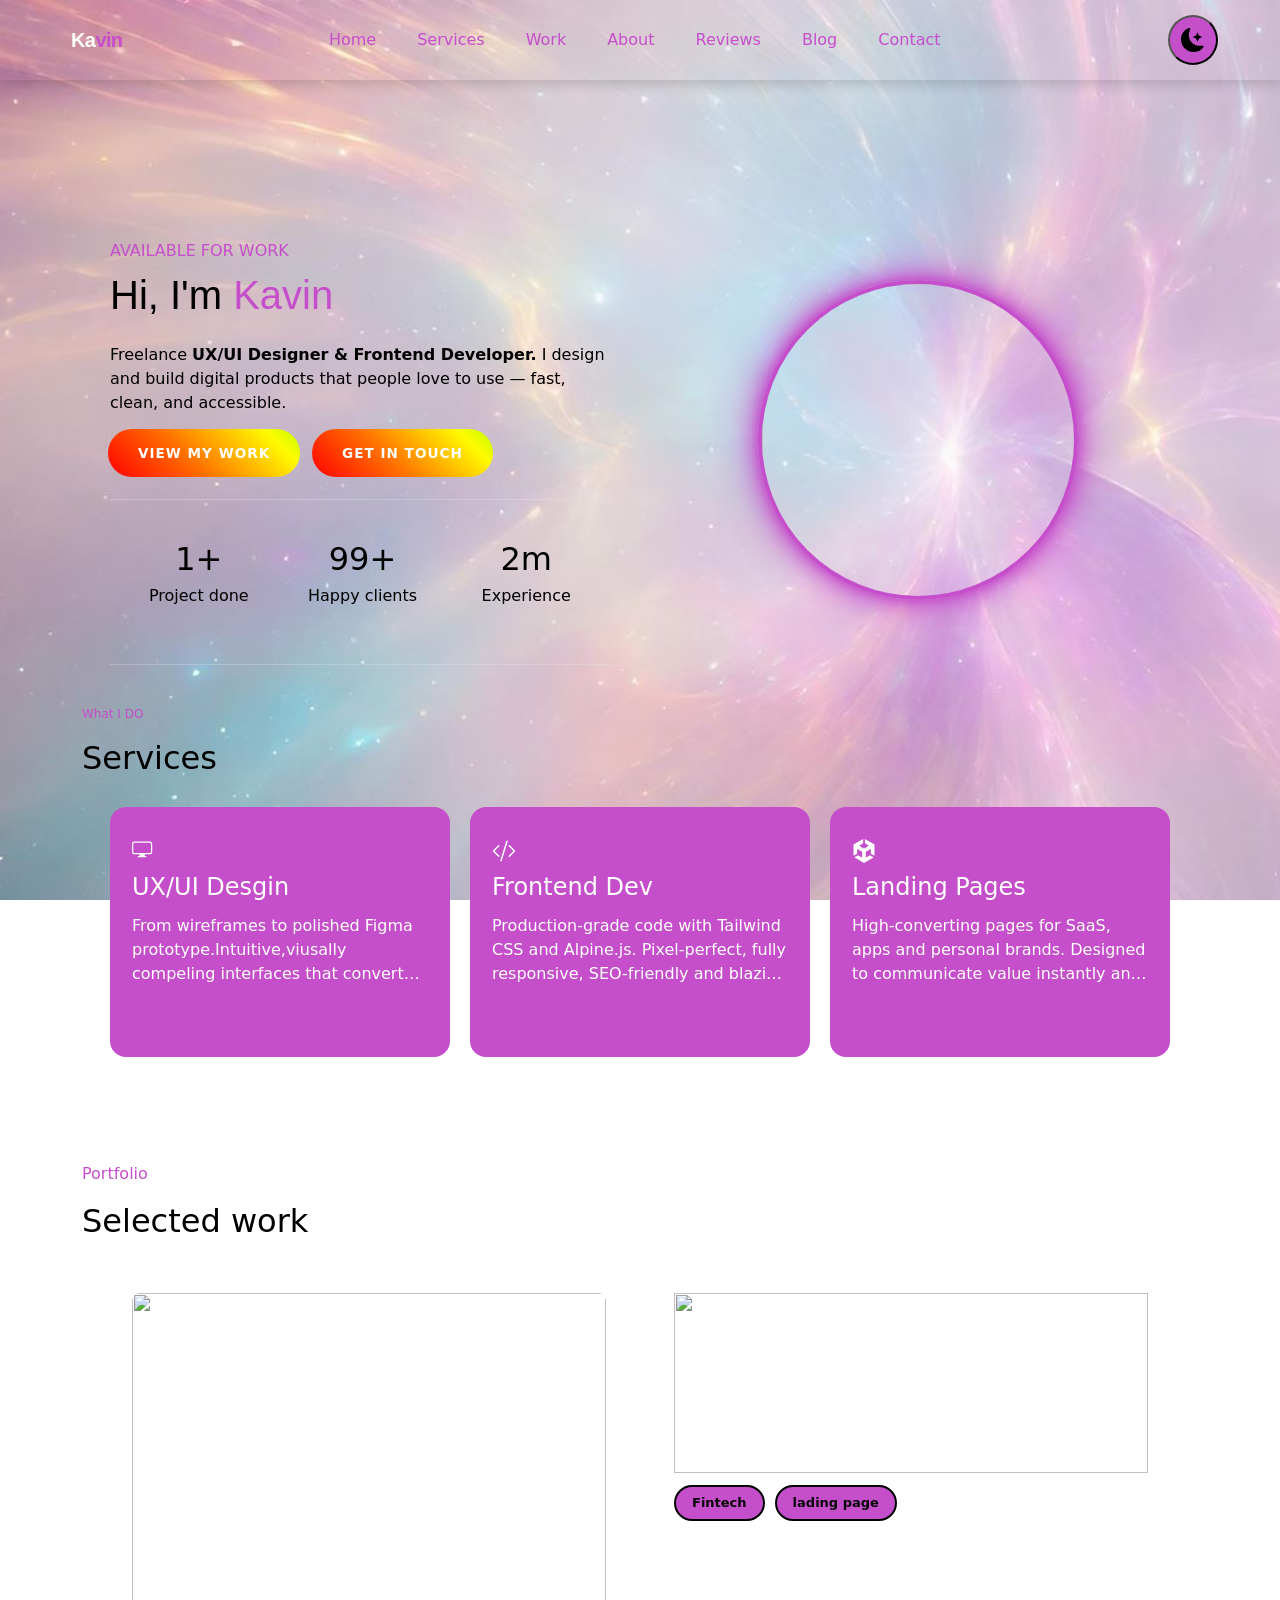
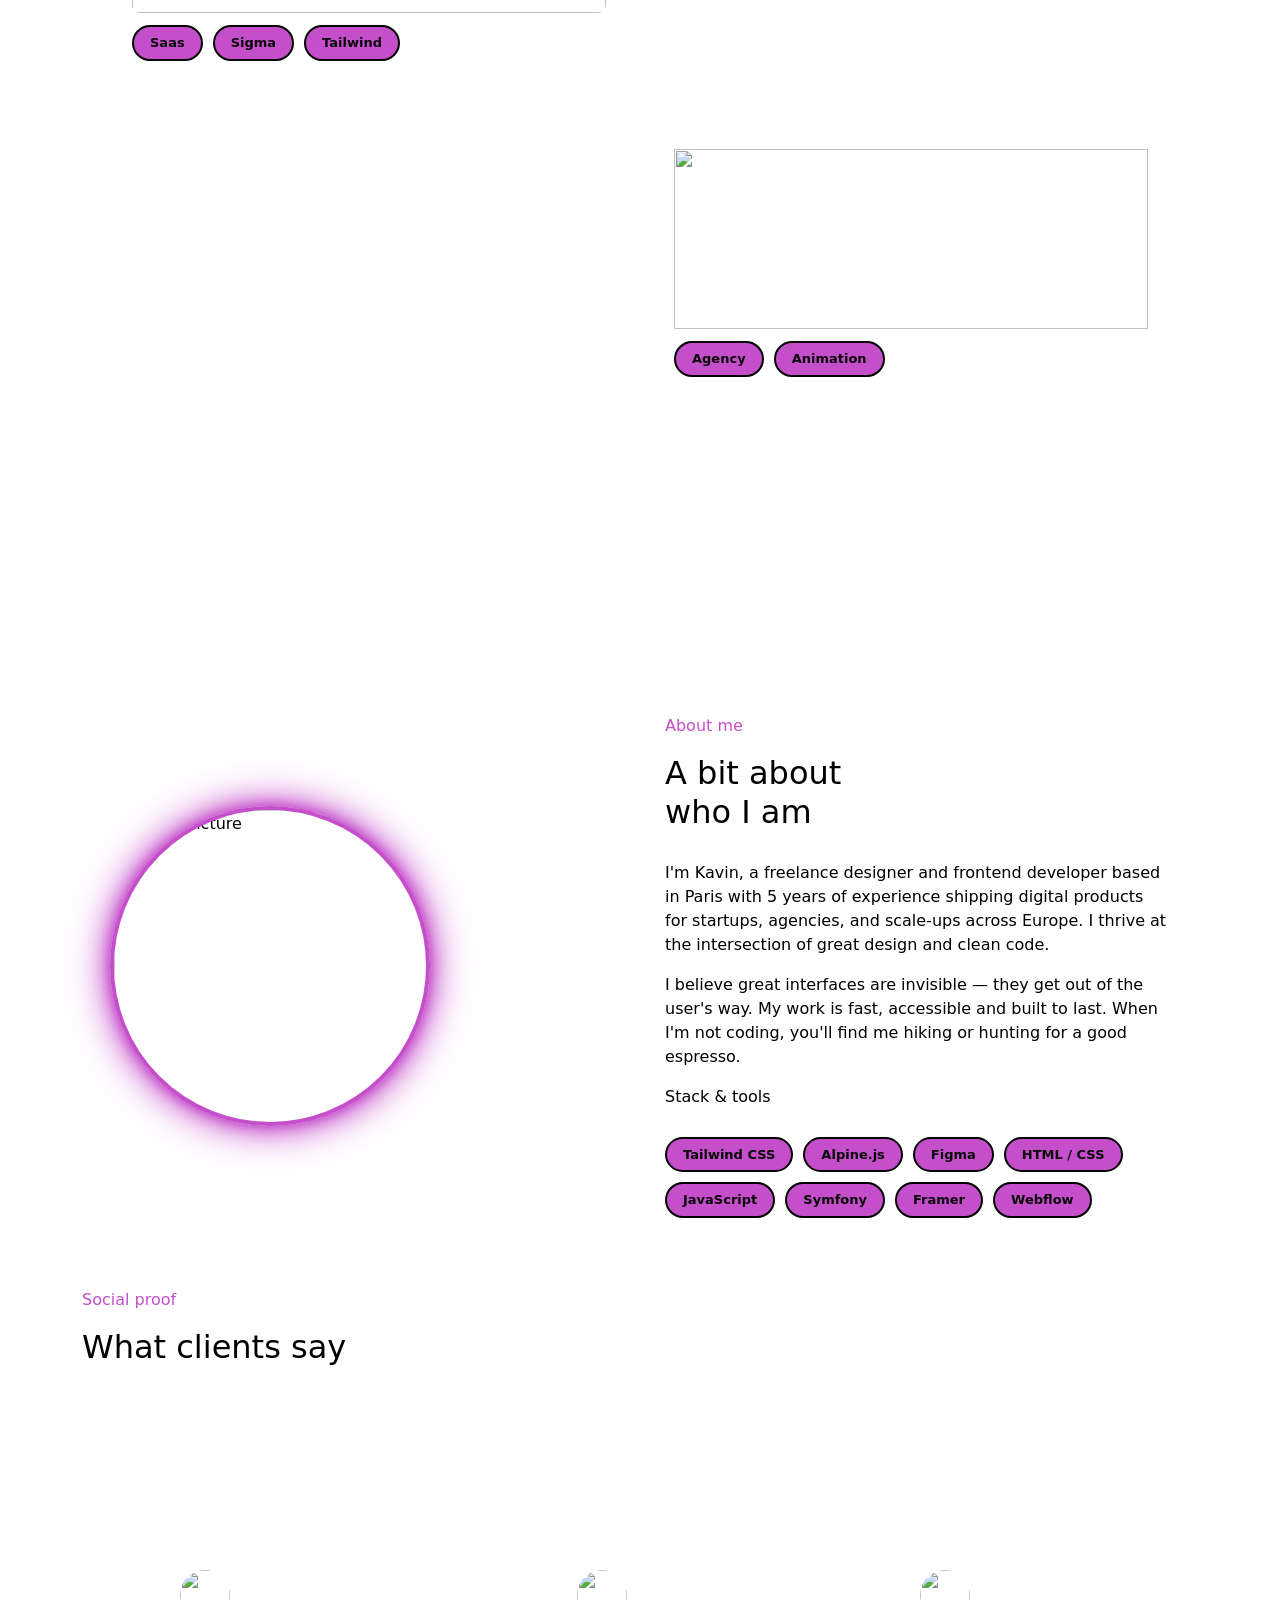
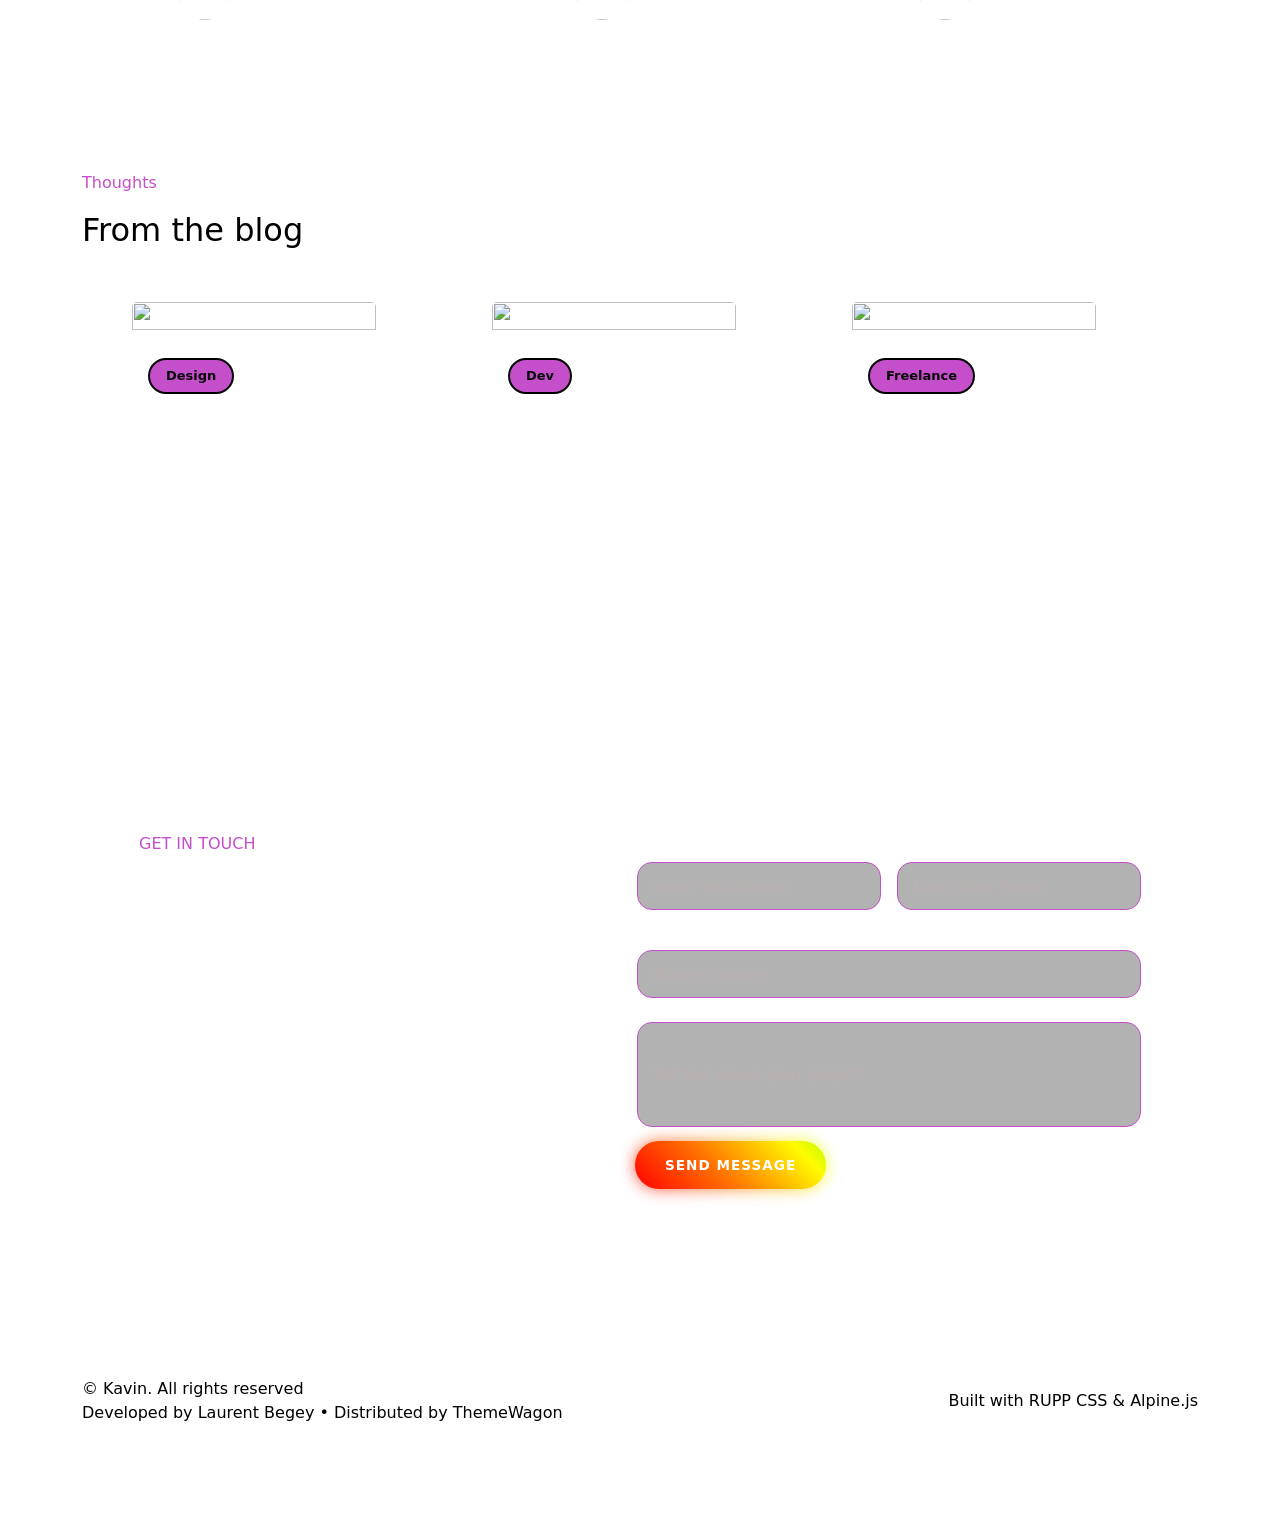
==== commit 4ceb3a8b: "update" ====
--- a/index.html
+++ b/index.html
@@ -1,21 +1,46 @@
-<!DOCTYPE html>
-<html lang="en">
 <head>
     <meta charset="UTF-8">
     <meta name="viewport" content="width=device-width, initial-scale=1.0">
-    <title>MyProtFolio</title>
-    <meta property="og:title" content="My Project1"/>
+    
+    <!-- Primary Meta Tags -->
+    <title>Kavin — Frontend Developer & Designer Portfolio</title>
+    <meta name="title" content="Kavin — Frontend Developer & Designer Portfolio" />
+    <meta name="description" content="Portfolio of Kavin, a freelance designer and frontend developer creating modern web experiences, SaaS dashboards, and creative brand identities." />
+    <meta name="keywords" content="Kavin, Frontend Developer, Web Designer, Portfolio, React, Tailwind CSS, UI/UX" />
+    <meta name="author" content="Kavin" />
+    <meta name="theme-color" content="#c54ecb" />
+
+    <!-- Open Graph / Facebook / WhatsApp / LinkedIn -->
+    <meta property="og:type" content="website" />
+    <meta property="og:url" content="https://yourdomain.com/" />
+    <meta property="og:title" content="Kavin — Frontend Developer & Designer Portfolio" />
+    <meta property="og:description" content="Portfolio of Kavin, a freelance designer and frontend developer creating modern web experiences, SaaS dashboards, and creative brand identities." />
     <meta property="og:image" content="https://i.pinimg.com/736x/8d/1a/ec/8d1aec59ac057c96180c9c161d40ad01.jpg" />
-    <link
-        rel="stylesheet"
-        href="https://cdn.jsdelivr.net/npm/bootstrap@5.3.8/dist/css/bootstrap.min.css" >
+    <meta property="og:image:width" content="1200" />
+    <meta property="og:image:height" content="630" />
+    <meta property="og:image:alt" content="Kavin Portfolio Preview" />
+    <meta property="og:site_name" content="Kavin Portfolio" />
+    <meta property="og:locale" content="en_US" />
+
+    <!-- Twitter Meta Tags -->
+    <meta name="twitter:card" content="summary_large_image" />
+    <meta name="twitter:url" content="https://yourdomain.com/" />
+    <meta name="twitter:title" content="Kavin — Frontend Developer & Designer Portfolio" />
+    <meta name="twitter:description" content="Portfolio of Kavin, a freelance designer and frontend developer creating modern web experiences, SaaS dashboards, and creative brand identities." />
+    <meta name="twitter:image" content="https://i.pinimg.com/736x/8d/1a/ec/8d1aec59ac057c96180c9c161d40ad01.jpg" />
+
+    <!-- Favicon -->
+    <link rel="icon" href="https://i.pinimg.com/1200x/4f/b9/76/4fb976de70fee030263ddcf43d78bf7e.jpg">
+
+    <!-- CSS Frameworks & Animations -->
+    <link rel="stylesheet" href="https://cdn.jsdelivr.net/npm/bootstrap@5.3.8/dist/css/bootstrap.min.css">
+    <link rel="stylesheet" href="https://unpkg.com/aos@2.3.1/dist/aos.css">
+    
+    <!-- Custom CSS -->
+    <link rel="stylesheet" href="style.css">
+
+    <!-- JS Scripts -->
     <script src="https://cdn.jsdelivr.net/npm/bootstrap@5.3.8/dist/js/bootstrap.bundle.min.js"></script>
-    
-    <!-- AOS CSS -->
-    <link href="https://unpkg.com/aos@2.3.1/dist/aos.css" rel="stylesheet">
-
-    <link rel="stylesheet" href="style.css">
-    <link rel="icon" href="https://i.pinimg.com/1200x/4f/b9/76/4fb976de70fee030263ddcf43d78bf7e.jpg">
 </head>
 <body class="bg-white">
     <!-- ==================== NAVBAR ==================== -->
--- a/style.css
+++ b/style.css
@@ -10,36 +10,52 @@
   scroll-behavior: smooth;
   width: 100%;
   min-height: 100vh;
-  overflow-x: hidden;
+  overflow-x: clip; /* Fixes AOS elements breaking the main scrollbar */
+  position: relative;
 }
 
 body {
-  background-image: url('./v.jpg');
+  color: #000000;
+  font-family: system-ui, -apple-system, sans-serif;
+  background-color: #0b0712;
+  transition: color 0.3s ease;
+}
+
+/* GPU-Accelerated Background Layer (Fixes Initial Scroll Lag) */
+body::before {
+  content: "";
+  position: fixed;
+  top: 0;
+  left: 0;
+  width: 100vw;
+  height: 100vh;
+  background-image: url("./v.jpg");
   background-size: cover;
   background-position: center;
-  background-attachment: fixed;
   background-repeat: no-repeat;
-  color: #000000;
-  font-family: system-ui, -apple-system, sans-serif;
-  transition: background-image 0.3s ease, color 0.3s ease;
+  z-index: -999;
+  will-change: transform;
+  transition: opacity 0.3s ease;
+}
+
+body.dark-mode::before {
+  background-image: url("./purple.jpg");
 }
 
 body.dark-mode {
-  background-image: url('./purple.jpg');
-  background-size: cover;
-  background-position: center;
-  background-attachment: fixed;
-  background-repeat: no-repeat;
+  background-color: #121212;
   color: #ffffff;
 }
-.dark-mode {
-    background-color: #121212;
-    color: white;
-}
+
 img,
 svg {
   max-width: 100%;
   height: auto;
+}
+
+a {
+  text-decoration: none;
+  color: inherit;
 }
 
 /* Custom Scrollbar */
@@ -71,6 +87,19 @@
   transition: background 0.3s ease, border-color 0.3s ease;
 }
 
+.navbar-brand {
+  color: #ffffff;
+  text-decoration: none;
+}
+
+.va {
+  font-size: 20px;
+  font-family: sans-serif;
+  font-weight: 800;
+  letter-spacing: -0.03em;
+  padding: 9px;
+}
+
 .navbar-nav {
   display: flex;
   align-items: center;
@@ -80,6 +109,7 @@
 
 .navbar .nav-link {
   position: relative;
+  color: #ffffff;
 }
 
 .navbar .nav-link::after {
@@ -97,31 +127,10 @@
   width: calc(100% - 16px);
 }
 
-.navbar-brand {
-  color: #ffffff;
-  text-decoration: none;
-}
-a{
-  text-decoration: none;
-  color: white;
-}
-.navbar .nav-link {
-  position: relative;
-}
-
-
-.va {
-  font-size: 20px;
-  font-family: sans-serif;
-  font-weight: 800;
-  letter-spacing: -0.03em;
-  padding: 9px;
-}
-
 /* Dark Mode Navbar */
 body.dark-mode .navbar {
-  background-image: linear-gradient(rgba(0, 0, 0, 0.85), rgba(0, 0, 0, 0.85)), 
-                    url(https://i.pinimg.com/1200x/15/3d/c0/153dc0921cea30a84d050d2cc663d084.jpg);
+  background-image: linear-gradient(rgba(0, 0, 0, 0.85), rgba(0, 0, 0, 0.85)),
+    url(https://i.pinimg.com/1200x/15/3d/c0/153dc0921cea30a84d050d2cc663d084.jpg);
   border-bottom: 1px solid rgba(197, 78, 203, 0.3);
 }
 
@@ -139,7 +148,7 @@
 
 /* ==================== HERO SECTION ==================== */
 .content {
-  min-height: auto; /* Changed from 90vh */
+  min-height: auto;
   display: grid;
   grid-template-columns: 1fr 1fr;
   grid-template-areas:
@@ -147,7 +156,7 @@
     "stats image";
   align-items: center;
   column-gap: 50px;
-  padding: 80px 20px 20px; /* Reduced top/bottom padding */
+  padding: 100px 20px 20px;
   max-width: 1100px;
   margin: 0 auto;
 }
@@ -161,23 +170,101 @@
   color: #c54ecb;
 }
 
+.na .flex, 
+.na div[class*="gap"] {
+  display: flex;
+  flex-wrap: wrap;
+  gap: 12px;
+}
+
 .lulu {
   font-family: Verdana, Geneva, Tahoma, sans-serif;
 }
+
+/* ==================== RGB ANIMATED BUTTON ==================== */
+@keyframes rgbRotate {
+  0% {
+    filter: hue-rotate(0deg);
+  }
+  100% {
+    filter: hue-rotate(360deg);
+  }
+}
+
 .btn {
-  display: inline-block;
-  border-radius: 20px;
+  display: inline-flex;
+  justify-content: center;
+  align-items: center;
+  position: relative;
+  font-family: system-ui, -apple-system, sans-serif;
+  font-size: 0.85rem;
+  font-weight: 700;
+  text-transform: uppercase;
+  letter-spacing: 1px;
+  color: #ffffff !important;
+  background-color: #0d0614 !important;
+  padding: 12px 28px;
+  border-radius: 50px;
   text-decoration: none;
-  color: white;
-  padding: 10px 24px;
-  background-color: #000000;
-  transition: background-color 0.3s ease;
-}
-
+  z-index: 1;
+  transition: transform 0.2s ease, box-shadow 0.2s ease;
+  border: none;
+  box-sizing: border-box;
+  will-change: transform;
+  transform: translateZ(0);
+}
+
+/* Rotating RGB Border Gradient */
+.btn::before {
+  content: "";
+  position: absolute;
+  top: -2px;
+  left: -2px;
+  right: -2px;
+  bottom: -2px;
+  background: linear-gradient(45deg, #ff0000, #ff7300, #fffb00, #48ff00, #00ffd5, #002bfd, #7a00ff, #ff00c8, #ff0000);
+  background-size: 400%;
+  border-radius: 50px;
+  z-index: -1;
+  animation: rgbRotate 4s linear infinite;
+}
+
+/* Neon Glow Shadow */
+.btn::after {
+  content: "";
+  position: absolute;
+  top: -2px;
+  left: -2px;
+  right: -2px;
+  bottom: -2px;
+  background: linear-gradient(45deg, #ff0000, #ff7300, #fffb00, #48ff00, #00ffd5, #002bfd, #7a00ff, #ff00c8, #ff0000);
+  background-size: 400%;
+  border-radius: 50px;
+  z-index: -2;
+  filter: blur(8px);
+  opacity: 0.75;
+  animation: rgbRotate 4s linear infinite;
+  transition: opacity 0.3s ease, filter 0.3s ease;
+}
+
+/* Interactive Hover States */
+.btn:hover {
+  transform: translateY(-2px);
+}
+
+.btn:hover::after {
+  opacity: 1;
+  filter: blur(14px);
+}
+
+.btn:active {
+  transform: translateY(1px);
+}
+
+/* Dark Mode Overrides */
 body.dark-mode .btn {
-  background-color: #c54ecb;
-  color: #000000;
-  font-weight: 600;
+  background-color: #08030d !important;
+  color: #ffffff !important;
 }
 
 /* ==================== PROFILE IMAGE ==================== */
@@ -187,35 +274,42 @@
   justify-content: center;
   align-items: center;
 }
-.co{
+
+.co {
   padding-bottom: 10px;
 }
 
 .profile {
-    width: 320px;
-    height: 320px;
-    object-fit: contain;
-    border-radius: 50%;
-    border: 4px solid #c54ecb;
-     box-shadow: 
-        0 0 10px #c54ecb,
-        0 0 25px #c54ecb,
-        0 0 45px #c54ecb;
-}
-
-
+  width: 320px;
+  height: 320px;
+  object-fit: cover;
+  border-radius: 50%;
+  border: 4px solid #c54ecb;
+  box-shadow: 0 0 10px #c54ecb, 0 0 25px #c54ecb, 0 0 45px #c54ecb;
+  animation: profileFloat 3s ease-in-out infinite;
+  will-change: transform;
+}
+
+@keyframes profileFloat {
+  0%, 100% {
+    transform: translateY(0);
+  }
+  50% {
+    transform: translateY(-15px);
+  }
+}
 
 /* ==================== STATISTICS ==================== */
 .ko {
-  padding-top: 60px;
-  padding-bottom: 60px;
+  padding-top: 40px;
+  padding-bottom: 40px;
   grid-area: stats;
   display: grid;
   grid-template-columns: repeat(3, 1fr);
   gap: 10px;
   width: 100%;
-  border-top: 1px solid #e5e7eb;
-  border-bottom: 1px solid #e5e7eb;
+  border-top: 1px solid rgba(229, 231, 235, 0.3);
+  border-bottom: 1px solid rgba(229, 231, 235, 0.3);
 }
 
 .ma {
@@ -283,6 +377,10 @@
   width: 24px;
   height: 24px;
   margin: 10px 0;
+}
+
+section {
+  padding: 40px 0 60px 0;
 }
 
 /* ==================== PORTFOLIO GRID ==================== */
@@ -295,26 +393,44 @@
   padding: 0 20px;
 }
 
+/* Base Card Layout */
 .card {
   display: flex;
   flex-direction: column;
   width: 100%;
   height: 100%;
   min-height: 250px;
-  background-image: url(https://i.pinimg.com/1200x/bc/9d/6c/bc9d6c00a01e6f5aa1935b8d9a494462.jpg);
+  background-image: url("https://i.pinimg.com/1200x/bc/9d/6c/bc9d6c00a01e6f5aa1935b8d9a494462.jpg");
+  background-size: cover;
+  background-position: center;
   color: white;
   border-radius: 16px;
   padding: 20px;
   position: relative;
   overflow: hidden;
-  transition: transform 0.3s ease, border 0.3s ease;
+  border: 2px solid transparent;
+  transition: border-color 0.3s ease, color 0.3s ease, box-shadow 0.3s ease, transform 0.3s cubic-bezier(0.16, 1, 0.3, 1);
+  will-change: transform;
+}
+
+.card p {
+  display: -webkit-box;
+  line-clamp: 3;
+  -webkit-line-clamp: 3;
+  -webkit-box-orient: vertical;
+  overflow: hidden;
+  text-overflow: ellipsis;
+  margin-bottom: 12px;
 }
 
 .card:hover {
-  border: 2px solid rgb(232, 124, 244);
+  border-color: rgb(232, 124, 244);
   color: rgb(232, 124, 244);
-   transform: translateY(-10px) scale(1.03);
-    box-shadow: 0 8px 20px rgba(0, 0, 0, 0.3);
+  box-shadow: 0 15px 30px rgba(0, 0, 0, 0.35);
+}
+
+.card[data-aos].aos-animate:hover {
+  transform: translateY(-8px);
 }
 
 .card1 {
@@ -356,26 +472,28 @@
   font-size: 13px;
   font-weight: 600;
 }
+
 div a {
-    position: relative;
-    text-decoration: none;
-    color: rgb(255, 255, 255);
+  position: relative;
+  text-decoration: none;
+  color: rgb(255, 255, 255);
 }
 
 div a::after {
-    content: "";
-    position: absolute;
-    left: 0;
-    bottom: -4px;
-    width: 0;
-    height: 2px;
-    background-color: #c54ecb;
-    transition: width 0.3s ease;
+  content: "";
+  position: absolute;
+  left: 0;
+  bottom: -4px;
+  width: 0;
+  height: 2px;
+  background-color: #c54ecb;
+  transition: width 0.3s ease;
 }
 
 div a:hover::after {
-    width: 100%;
-}
+  width: 100%;
+}
+
 /* Custom Grids */
 .gaga {
   display: grid;
@@ -436,6 +554,7 @@
   border-radius: 15px;
   padding: 12px 16px;
   width: 100%;
+  backdrop-filter: blur(10px);
 }
 
 input::placeholder,
@@ -495,17 +614,20 @@
   align-items: center;
   width: 100%;
 }
-.dada{
-  align-items: end;
+
+.dada {
+  align-items: flex-end;
   justify-content: space-between;
 }
 
 /* ==================== FOOTER ==================== */
 footer {
-   display: flex;
-  align-items: center;
-  width: 100%;
-  padding: 24px 0;
+  display: flex;
+  align-items: center;
+  justify-content: space-between;
+  max-width: 1100px;
+  margin: 0 auto;
+  padding: 24px 20px;
   gap: 16px;
 }
 
@@ -537,12 +659,12 @@
 
   .content {
     column-gap: 20px;
-    padding: 100px 20px 40px;
+    padding: 110px 20px 40px;
   }
 
   .profile {
-    max-width: 320px;
-    height: auto;
+    width: 280px;
+    height: 280px;
   }
 
   .zo {
@@ -575,6 +697,7 @@
     width: 100%;
     justify-content: center;
     gap: 15px;
+    flex-wrap: wrap;
   }
 
   .content {
@@ -582,7 +705,7 @@
     display: flex;
     flex-direction: column;
     text-align: center;
-    padding: 120px 20px 40px;
+    padding: 140px 20px 40px;
   }
 
   .na {
@@ -594,15 +717,25 @@
     display: none;
   }
 
+  .na .flex, 
+  .na div[class*="gap"] {
+    justify-content: center;
+    margin-top: 15px;
+  }
+
+  .btn {
+    width: 100%;
+    max-width: 260px;
+  }
+
   .po {
     width: 100%;
     margin-top: 30px;
   }
 
   .profile {
-    width: 100%;
-    max-width: 320px;
-    height: auto;
+    width: 240px;
+    height: 240px;
   }
 
   .ko {
@@ -663,9 +796,9 @@
   }
 
   footer {
-    grid-template-columns: 1fr;
+    flex-direction: column;
     text-align: center;
-    justify-items: center;
+    justify-content: center;
   }
 
   .er {
@@ -681,7 +814,7 @@
   }
 
   .content {
-    padding: 130px 15px 30px;
+    padding: 150px 15px 30px;
   }
 
   .lulu {
@@ -689,8 +822,8 @@
   }
 
   .profile {
-    max-width: 260px;
-    height: auto;
+    width: 200px;
+    height: 200px;
   }
 
   .ko {
@@ -715,6 +848,6 @@
   }
 
   section {
-    padding: 10px 0 50px 0;
+    padding: 20px 0 40px 0;
   }
 }
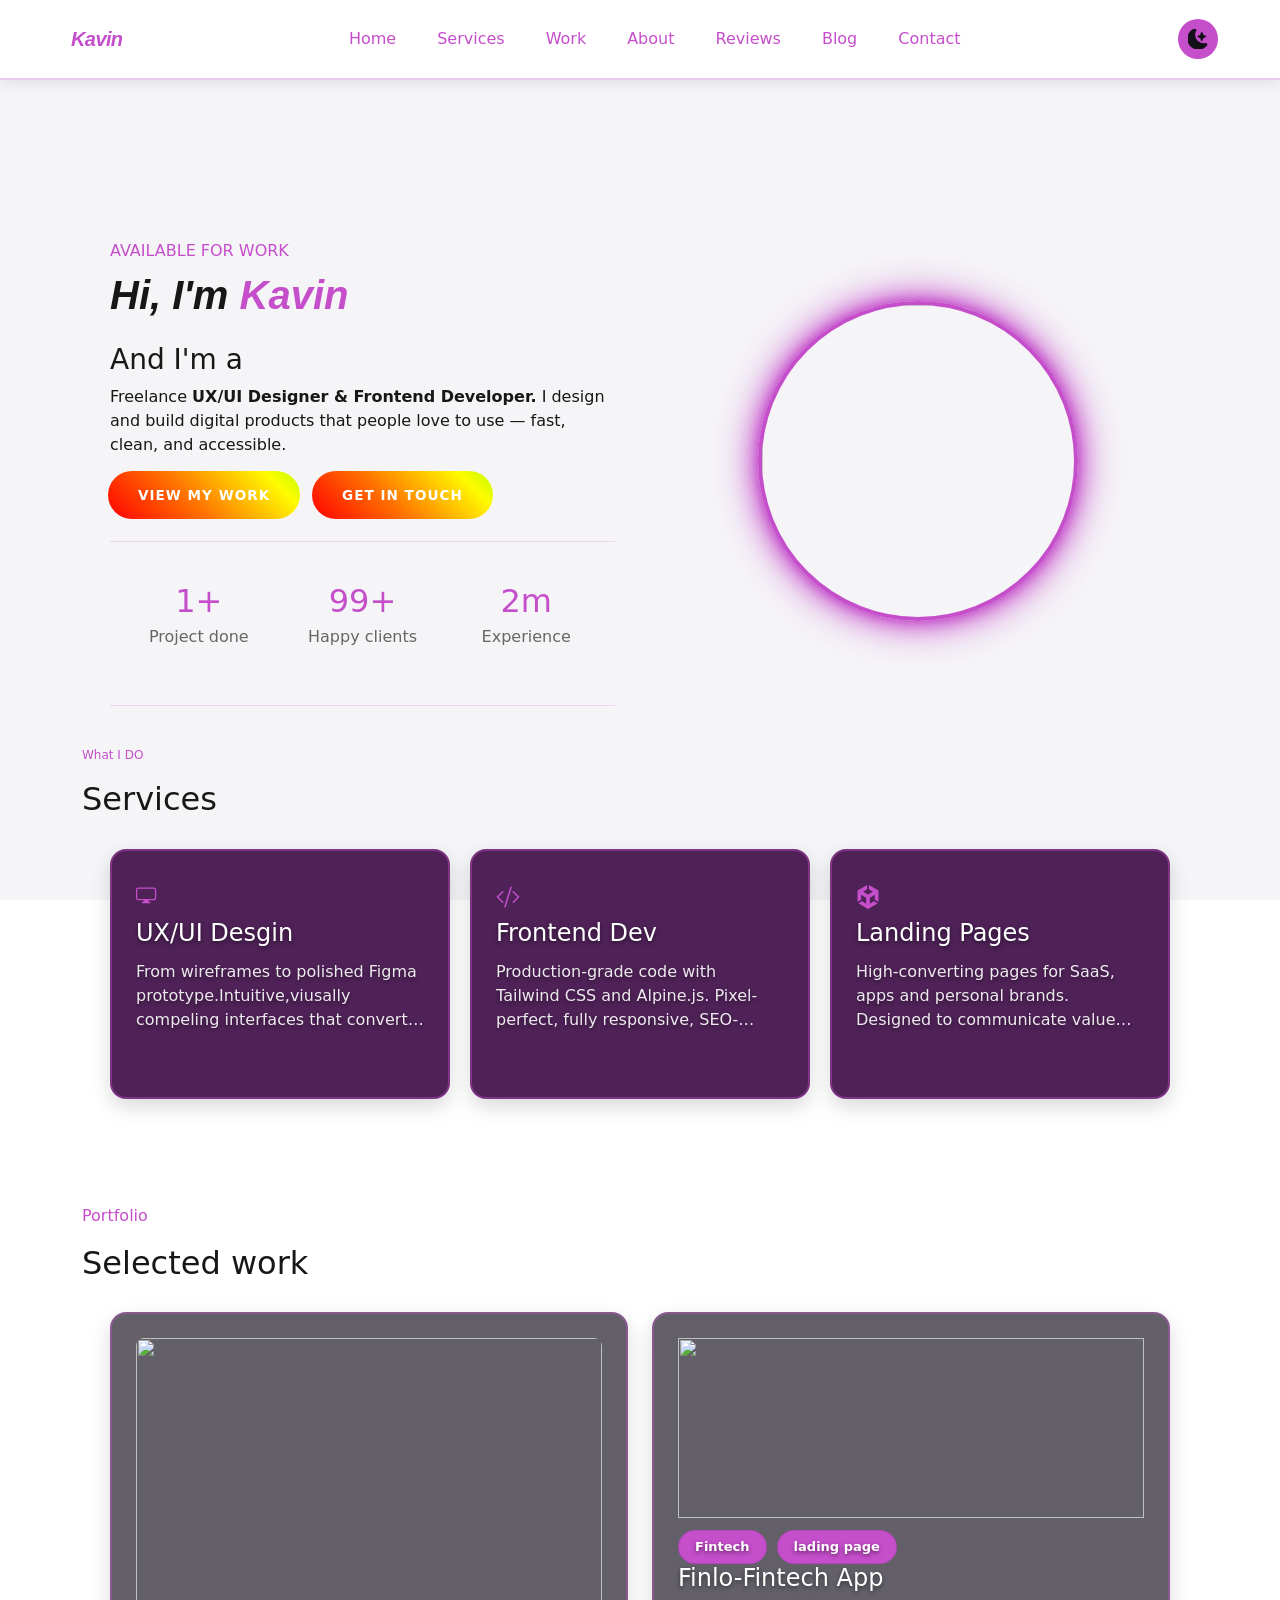
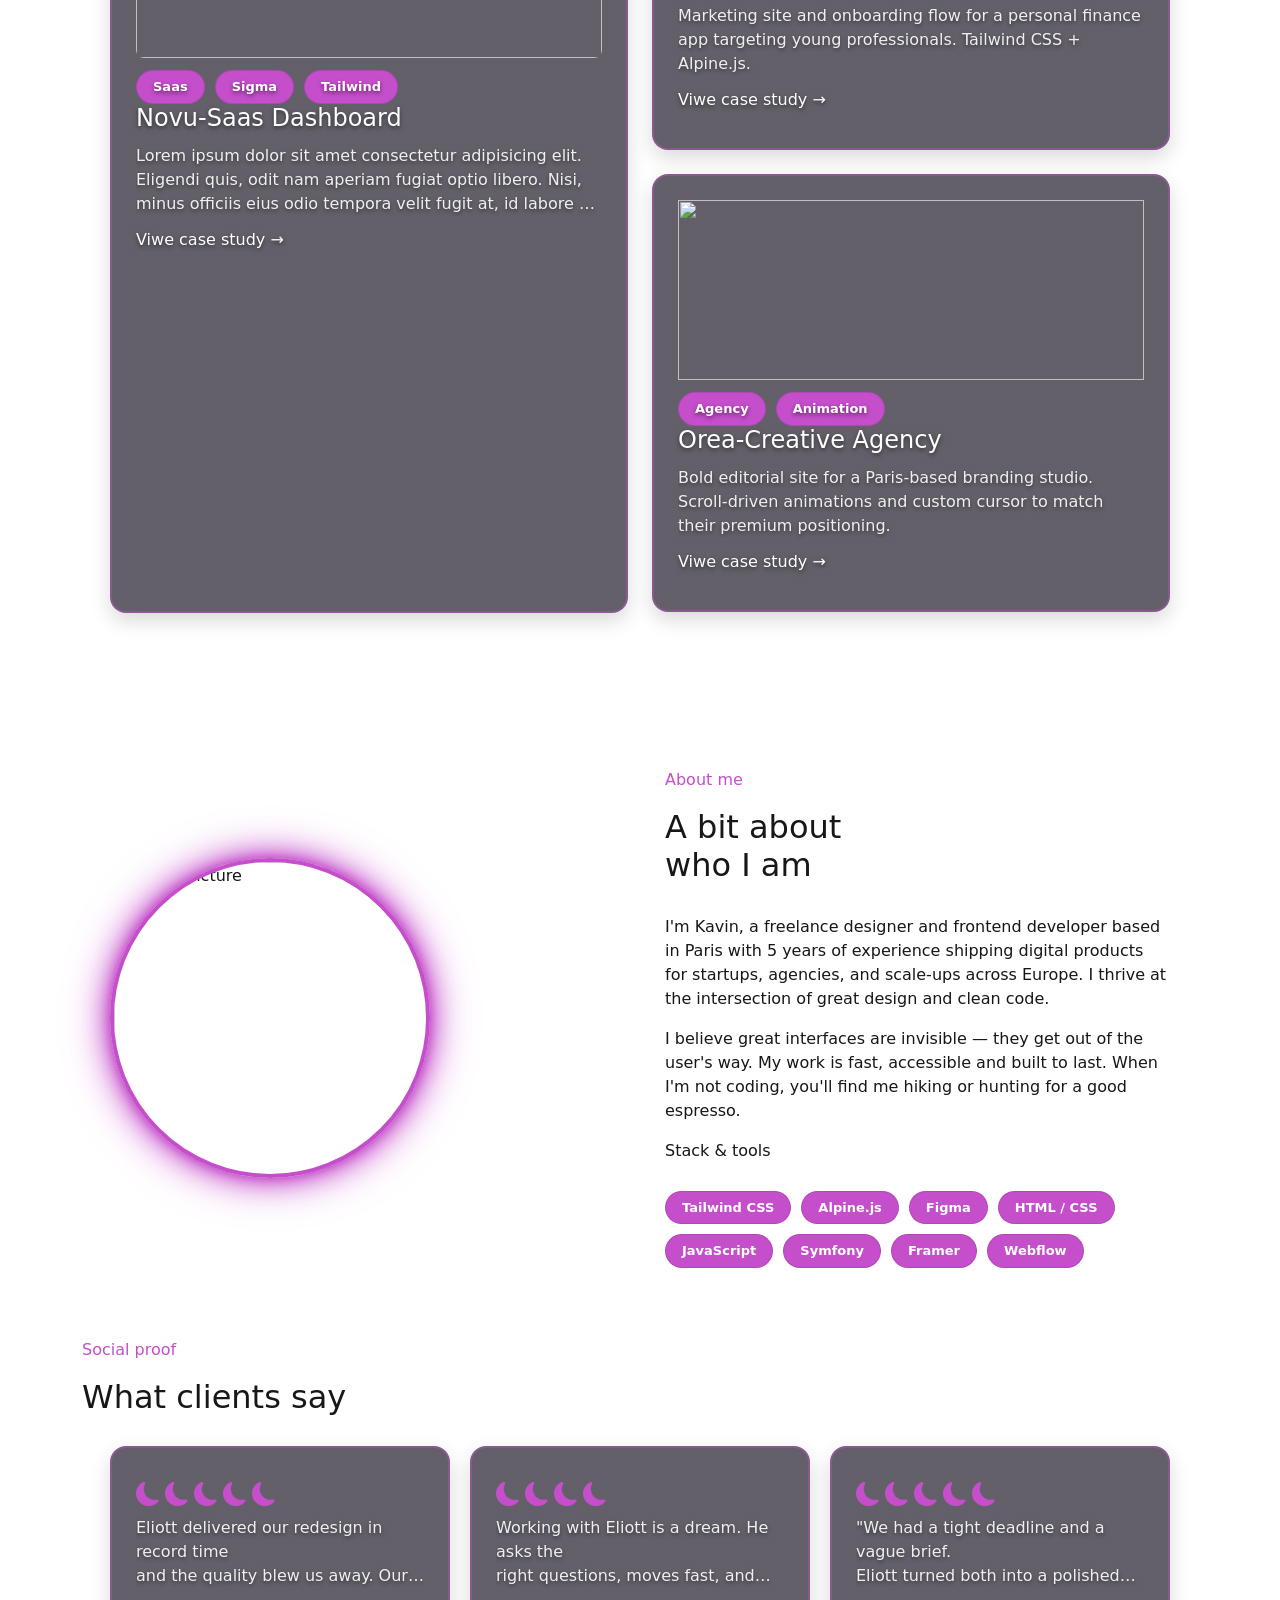
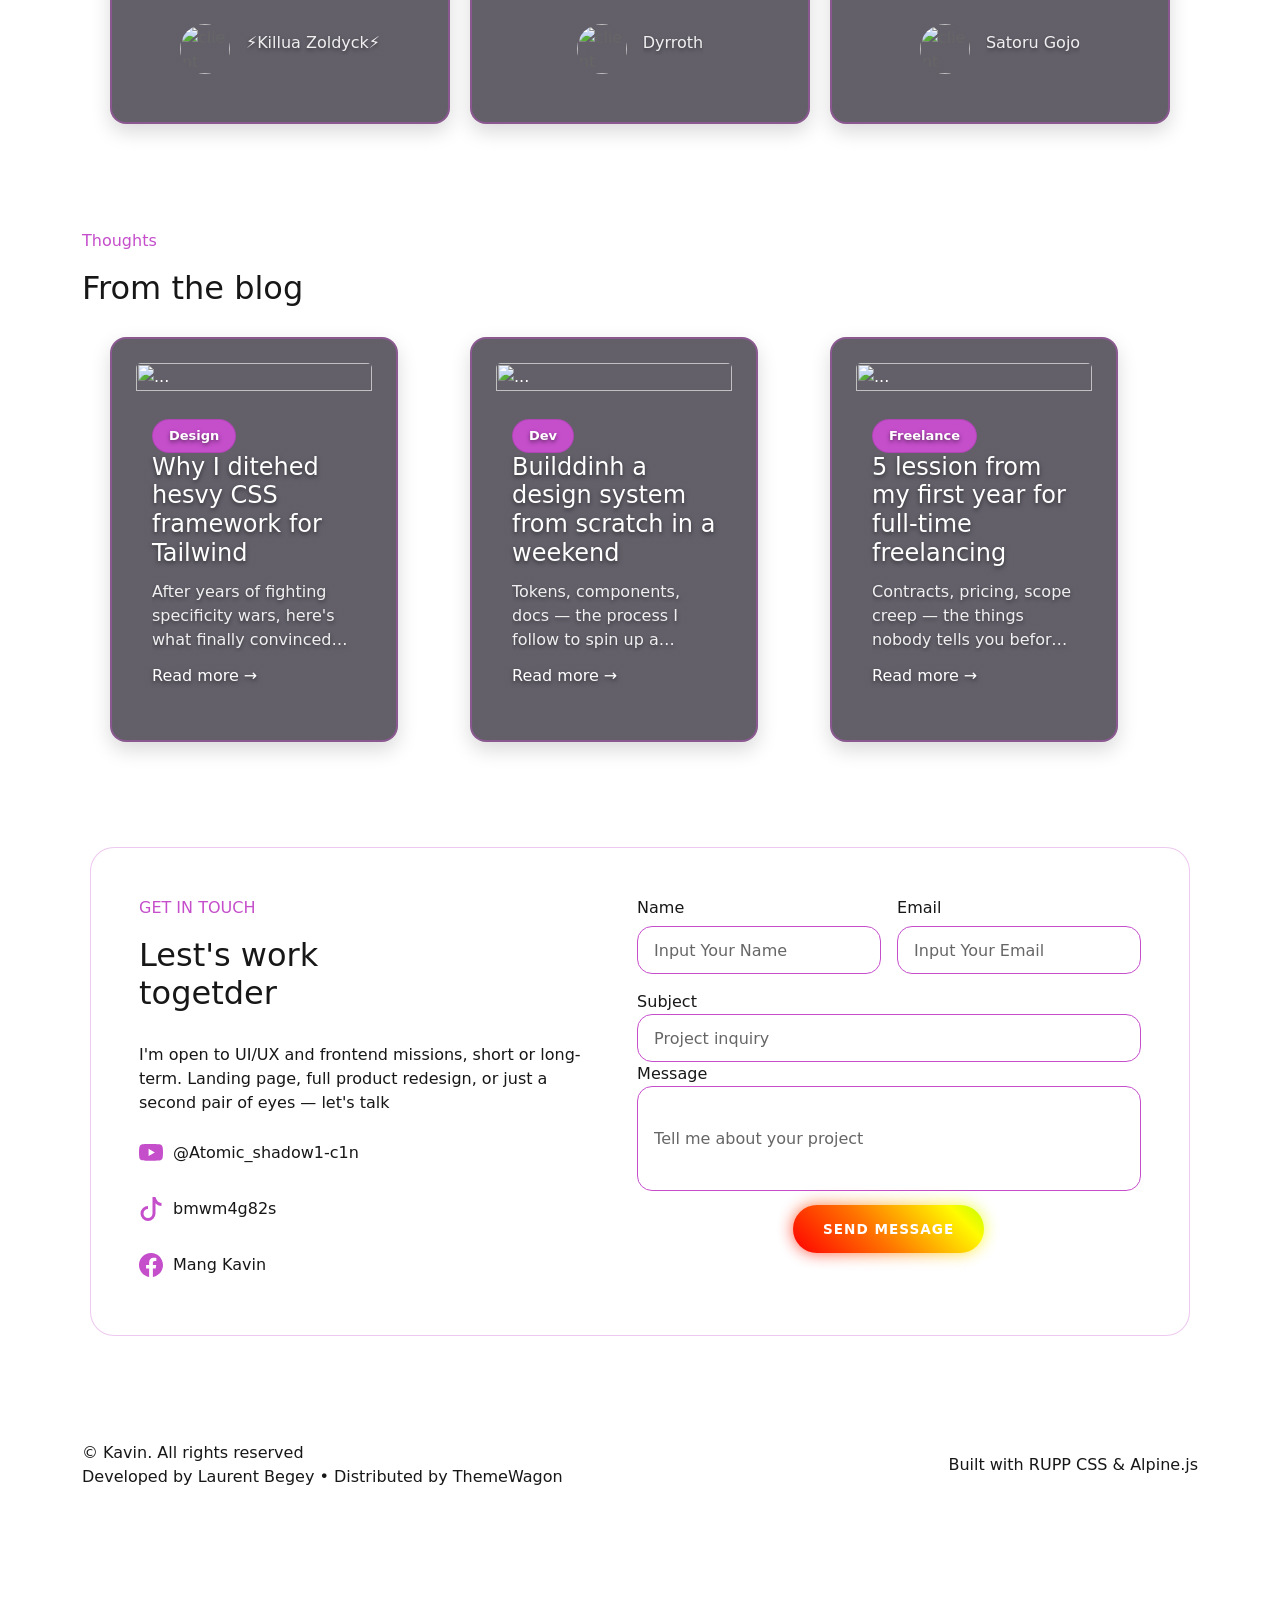
==== commit 671d2fee: "update" ====
--- a/index.html
+++ b/index.html
@@ -41,55 +41,55 @@
 
     <!-- JS Scripts -->
     <script src="https://cdn.jsdelivr.net/npm/bootstrap@5.3.8/dist/js/bootstrap.bundle.min.js"></script>
+    <script src="https://unpkg.com/typed.js@2.1.0/dist/typed.umd.js"></script>
 </head>
 <body class="bg-white">
     <!-- ==================== NAVBAR ==================== -->
-    <section class="container">
-        <header>
-            <nav class="navbar navbar-expand-lg sticky-top">
-                <div class="container-fluid flex items-center justify-between w-full">
-                    <!-- Logo -->
-                    <a href="index.html" class="va">
-                        Ka<span style="color: #c54ecb;">vin</span>
-                    </a>
-
-                    <!-- Mobile menu button -->
-                    <button class="navbar-toggler md:hidden p-2 text-white" type="button" data-bs-toggle="collapse" data-bs-target="#navbarNav">
-                        <span class="navbar-toggler-icon"></span>
+<section class="container">
+    <header>
+        <nav class="navbar navbar-expand-lg sticky-top">
+            <div class="container-fluid flex items-center justify-between w-full">
+                <!-- Logo -->
+               <a href="index.html" class="va">
+    Ka<span style="color: #c54ecb;">vin</span>
+</a>
+
+                <!-- Navigation links -->
+                <nav class="collapse navbar-collapse justify-content-center" id="navbarNav">
+                    <ul class="navbar-nav flex items-center gap-6">
+                        <li class="nav-item"><a class="nav-link" href="#20" style="color: #c54ecb;">Home</a></li>
+                        <li class="nav-item"><a class="nav-link" href="#21" style="color: #c54ecb;">Services</a></li>
+                        <li class="nav-item"><a class="nav-link" href="#22" style="color: #c54ecb;">Work</a></li>
+                        <li class="nav-item"><a class="nav-link" href="#23" style="color: #c54ecb;">About</a></li>
+                        <li class="nav-item"><a class="nav-link" href="#24" style="color: #c54ecb;">Reviews</a></li>
+                        <li class="nav-item"><a class="nav-link" href="#25" style="color: #c54ecb;">Blog</a></li>
+                        <li class="nav-item"><a class="nav-link" href="#26" style="color: #c54ecb;">Contact</a></li>
+                    </ul>
+                </nav>
+
+                <!-- Actions Container: Both Buttons Side-by-Side -->
+                <div class="nav-actions flex items-center gap-3">
+                    <!-- Dark Mode Button (Always Visible) -->
+                    <button class="er dark-mode-toggle" onclick="myFunction()" aria-label="Toggle theme">
+                        <svg id="modeIcon" xmlns="http://www.w3.org/2000/svg" width="16" height="16" fill="currentColor" viewBox="0 0 16 16">
+                            <path d="M6 .278a.77.77 0 0 1 .08.858 7.2 7.2 0 0 0-.878 3.46c0 4.021 3.278 7.277 7.318 7.277q.792-.001 1.533-.16a.79.79 0 0 1 .81.316.73.73 0 0 1-.031.893A8.35 8.35 0 0 1 8.344 16C3.734 16 0 12.286 0 7.71 0 4.266 2.114 1.312 5.124.06A.75.75 0 0 1 6 .278"/>
+                            <path d="M10.794 3.148a.217.217 0 0 1 .412 0l.387 1.162c.173.518.579.924 1.097 1.097l1.162.387a.217.217 0 0 1 0 .412l-1.162.387a1.73 1.73 0 0 0-1.097 1.097l-.387 1.162a.217.217 0 0 1-.412 0l-.387-1.162A1.73 1.73 0 0 0 9.31 6.593l-1.162-.387a.217.217 0 0 1 0-.412l1.162-.387a1.73 1.73 0 0 0 1.097-1.097z"/>
+                        </svg>
                     </button>
 
-                    <!-- Navigation links -->
-                    <nav class="collapse navbar-collapse justify-content-center" id="navbarNav">
-                        <ul class="navbar-nav flex items-center gap-6">
-                            <li class="nav-item"><a class="nav-link" href="#20" style="color: #c54ecb;">Home</a></li>
-                            <li class="nav-item"><a class="nav-link" href="#21" style="color: #c54ecb;">Services</a></li>
-                            <li class="nav-item"><a class="nav-link" href="#22" style="color: #c54ecb;">Work</a></li>
-                            <li class="nav-item"><a class="nav-link" href="#23" style="color: #c54ecb;">About</a></li>
-                            <li class="nav-item"><a class="nav-link" href="#24" style="color: #c54ecb;">Reviews</a></li>
-                            <li class="nav-item"><a class="nav-link" href="#25" style="color: #c54ecb;">Blog</a></li>
-                            <li class="nav-item"><a class="nav-link" href="#26" style="color: #c54ecb;">Contact</a></li>
-                        </ul>
-                    </nav>
-
-                    <!-- Theme Toggle Button -->
-              <button class="er" onclick="myFunction()">
-    <svg id="modeIcon"
-        xmlns="http://www.w3.org/2000/svg"
-        width="16"
-        height="16"
-        fill="currentColor"
-        viewBox="0 0 16 16">
-
-        <!-- Moon icon -->
-        <path d="M6 .278a.77.77 0 0 1 .08.858 7.2 7.2 0 0 0-.878 3.46c0 4.021 3.278 7.277 7.318 7.277q.792-.001 1.533-.16a.79.79 0 0 1 .81.316.73.73 0 0 1-.031.893A8.35 8.35 0 0 1 8.344 16C3.734 16 0 12.286 0 7.71 0 4.266 2.114 1.312 5.124.06A.75.75 0 0 1 6 .278"/>
-
-        <path d="M10.794 3.148a.217.217 0 0 1 .412 0l.387 1.162c.173.518.579.924 1.097 1.097l1.162.387a.217.217 0 0 1 0 .412l-1.162.387a1.73 1.73 0 0 0-1.097 1.097l-.387 1.162a.217.217 0 0 1-.412 0l-.387-1.162A1.73 1.73 0 0 0 9.31 6.593l-1.162-.387a.217.217 0 0 1 0-.412l1.162-.387a1.73 1.73 0 0 0 1.097-1.097z"/>
-    </svg>
-</button>
-                </div>
-            </nav>
-        </header>
-    </section>
+                    <!-- Mobile Menu Toggler (Mobile Only) -->
+                    <button class="navbar-toggler p-2" type="button" data-bs-toggle="collapse" data-bs-target="#navbarNav" aria-controls="navbarNav" aria-expanded="false" aria-label="Toggle navigation">
+                        <div class="hamburger-lines">
+                            <span></span>
+                            <span></span>
+                            <span></span>
+                        </div>
+                    </button>
+                </div>
+            </div>
+        </nav>
+    </header>
+</section>
 
     <!-- ==================== HERO SECTION ==================== -->
     <header id="20">
@@ -104,6 +104,7 @@
                     <h1 class="lulu text-4xl md:text-5xl font-bold mb-4">
                         Hi, I'm <span style="color: #c54ecb;">Kavin</span>
                     </h1>
+                    <h3>And I'm a <span class="text"></span></h3>
 
                     <p class="text-slate-300 mb-6 leading-relaxed">
                         Freelance <b>UX/UI Designer & Frontend Developer.</b> I design and build digital products that people love to use — fast, clean, and accessible.
@@ -463,7 +464,9 @@
                         <input class="id" type="text" placeholder="Project inquiry">
                         <label for="text">Message</label><br>
                         <input class="message" type="text" placeholder="Tell me about your project">
-                        <button type="submit" class="btn btn-success mt-3">Send message</button>
+                        <div class="d-flex justify-content-center">
+    <button type="submit" class="btn btn-success mt-3">Send message</button>
+</div>
                     </form>
                 </div>
             </div>
@@ -490,5 +493,6 @@
             once: true
         });
     </script>
+    
 </body>
 </html>
--- a/style.css
+++ b/style.css
@@ -15,13 +15,13 @@
 }
 
 body {
-  color: #000000;
+  color: #171717; /* Light Mode: Main Text */
   font-family: system-ui, -apple-system, sans-serif;
-  background-color: #0b0712;
-  transition: color 0.3s ease;
-}
-
-/* GPU-Accelerated Background Layer (Fixes Initial Scroll Lag) */
+  background-color: #F5F5F7; /* Light Mode: Background */
+  transition: color 0.3s ease, background-color 0.3s ease;
+}
+
+/* GPU-Accelerated Background Layer */
 body::before {
   content: "";
   position: fixed;
@@ -29,22 +29,22 @@
   left: 0;
   width: 100vw;
   height: 100vh;
-  background-image: url("./v.jpg");
+  background-color: #F5F5F7; /* Light Mode: Background */
   background-size: cover;
   background-position: center;
   background-repeat: no-repeat;
   z-index: -999;
   will-change: transform;
-  transition: opacity 0.3s ease;
+  transition: opacity 0.3s ease, background-color 0.3s ease;
 }
 
 body.dark-mode::before {
-  background-image: url("./purple.jpg");
+  background-color: #15111A; /* Dark Mode: Background */
 }
 
 body.dark-mode {
-  background-color: #121212;
-  color: #ffffff;
+  background-color: #15111A; /* Dark Mode: Background */
+  color: #F5F5F5; /* Dark Mode: Main Text */
 }
 
 img,
@@ -61,11 +61,15 @@
 /* Custom Scrollbar */
 ::-webkit-scrollbar {
   width: 8px;
-  background-color: #000000;
+  background-color: #F5F5F7;
+}
+
+body.dark-mode ::-webkit-scrollbar {
+  background-color: #15111A;
 }
 
 ::-webkit-scrollbar-thumb {
-  background-color: #c54ecb;
+  background-color: #C54ECB; /* Your Purple */
   border-radius: 10px;
 }
 
@@ -80,22 +84,26 @@
   justify-content: space-between;
   align-items: center;
   padding: 15px 50px;
-  background-image: url(https://i.pinimg.com/1200x/9d/45/b5/9d45b5bc87976e684c6d8a4d87a5bfc6.jpg);
+  background-color: #FFFFFF; /* Light Mode: Card/Nav Surface */
+  border-bottom: 2px solid rgba(197, 78, 203, 0.3);
   background-size: cover;
   background-position: center;
-  box-shadow: 0 4px 12px rgba(0, 0, 0, 0.15);
+  box-shadow: 0 4px 12px rgba(0, 0, 0, 0.08);
   transition: background 0.3s ease, border-color 0.3s ease;
 }
 
 .navbar-brand {
-  color: #ffffff;
+  color: #171717;
   text-decoration: none;
 }
 
 .va {
+  color: #C54ECB; /* Your Purple */
+  font-family: "Montserrat", sans-serif;
+  font-weight: 900;
+  font-style: italic;
   font-size: 20px;
-  font-family: sans-serif;
-  font-weight: 800;
+  text-decoration: none;
   letter-spacing: -0.03em;
   padding: 9px;
 }
@@ -109,7 +117,7 @@
 
 .navbar .nav-link {
   position: relative;
-  color: #ffffff;
+  color: #171717;
 }
 
 .navbar .nav-link::after {
@@ -119,7 +127,7 @@
   bottom: 3px;
   width: 0;
   height: 2px;
-  background: purple;
+  background: #C54ECB; /* Your Purple */
   transition: width 0.3s ease;
 }
 
@@ -129,21 +137,23 @@
 
 /* Dark Mode Navbar */
 body.dark-mode .navbar {
-  background-image: linear-gradient(rgba(0, 0, 0, 0.85), rgba(0, 0, 0, 0.85)),
+  background-color: #1D1822; /* Dark Mode: Cards/Surface */
+  background-image: linear-gradient(rgba(29, 24, 34, 0.85), rgba(29, 24, 34, 0.85)),
     url(https://i.pinimg.com/1200x/15/3d/c0/153dc0921cea30a84d050d2cc663d084.jpg);
-  border-bottom: 1px solid rgba(197, 78, 203, 0.3);
+  border-bottom: 2px solid rgba(197, 78, 203, 0.3);
+  box-shadow: 0 4px 12px rgba(0, 0, 0, 0.3);
 }
 
 body.dark-mode .navbar-brand {
-  color: #c54ecb;
+  color: #C54ECB;
 }
 
 body.dark-mode .navbar-nav a {
-  color: #ffffff;
+  color: #F5F5F5;
 }
 
 body.dark-mode .navbar-nav a:hover {
-  color: #c54ecb;
+  color: #C54ECB;
 }
 
 /* ==================== HERO SECTION ==================== */
@@ -167,7 +177,7 @@
 }
 
 .na span {
-  color: #c54ecb;
+  color: #C54ECB; /* Your Purple */
 }
 
 .na .flex, 
@@ -178,7 +188,18 @@
 }
 
 .lulu {
-  font-family: Verdana, Geneva, Tahoma, sans-serif;
+  font-family: "Arial Black", sans-serif;
+  font-style: italic;
+  font-weight: 900;
+}
+
+/* Secondary Text Helper Class */
+.text-secondary {
+  color: #666666;
+}
+
+body.dark-mode .text-secondary {
+  color: #B8B8B8;
 }
 
 /* ==================== RGB ANIMATED BUTTON ==================== */
@@ -202,7 +223,7 @@
   text-transform: uppercase;
   letter-spacing: 1px;
   color: #ffffff !important;
-  background-color: #0d0614 !important;
+  background-color: #171717 !important;
   padding: 12px 28px;
   border-radius: 50px;
   text-decoration: none;
@@ -263,7 +284,7 @@
 
 /* Dark Mode Overrides */
 body.dark-mode .btn {
-  background-color: #08030d !important;
+  background-color: #1D1822 !important;
   color: #ffffff !important;
 }
 
@@ -284,8 +305,8 @@
   height: 320px;
   object-fit: cover;
   border-radius: 50%;
-  border: 4px solid #c54ecb;
-  box-shadow: 0 0 10px #c54ecb, 0 0 25px #c54ecb, 0 0 45px #c54ecb;
+  border: 4px solid #C54ECB; /* Your Purple */
+  box-shadow: 0 0 10px #C54ECB, 0 0 25px #C54ECB, 0 0 45px #C54ECB;
   animation: profileFloat 3s ease-in-out infinite;
   will-change: transform;
 }
@@ -308,8 +329,8 @@
   grid-template-columns: repeat(3, 1fr);
   gap: 10px;
   width: 100%;
-  border-top: 1px solid rgba(229, 231, 235, 0.3);
-  border-bottom: 1px solid rgba(229, 231, 235, 0.3);
+  border-top: 1px solid rgba(197, 78, 203, 0.2);
+  border-bottom: 1px solid rgba(197, 78, 203, 0.2);
 }
 
 .ma {
@@ -318,6 +339,15 @@
 
 .ma h2 {
   margin-bottom: 5px;
+  color: #C54ECB;
+}
+
+.ma p {
+  color: #666666;
+}
+
+body.dark-mode .ma p {
+  color: #B8B8B8;
 }
 
 /* ==================== ABOUT SECTION ==================== */
@@ -354,17 +384,6 @@
   padding: 0 20px;
 }
 
-/* article {
-  background-color: #808080;
-  border-radius: 12px;
-  padding: 20px;
-} */
-
-/* body.dark-mode article {
-  background-color: #c54ecb;
-  border: 1px solid rgba(255, 255, 255, 0.1);
-} */
-
 h2 {
   margin: 0 0 30px;
 }
@@ -377,6 +396,7 @@
   width: 24px;
   height: 24px;
   margin: 10px 0;
+  fill: #C54ECB;
 }
 
 section {
@@ -394,23 +414,37 @@
 }
 
 /* Base Card Layout */
+/* Base Card Layout - Light Mode with Dark Overlay for White Text */
 .card {
   display: flex;
   flex-direction: column;
   width: 100%;
   height: 100%;
   min-height: 250px;
-  background-image: url("https://i.pinimg.com/1200x/bc/9d/6c/bc9d6c00a01e6f5aa1935b8d9a494462.jpg");
+  /* Dark overlay over the background image */
+  background-image: linear-gradient(rgba(15, 10, 25, 0.65), rgba(15, 10, 25, 0.65)), 
+                    url("https://i.pinimg.com/1200x/bc/9d/6c/bc9d6c00a01e6f5aa1935b8d9a494462.jpg") !important;
   background-size: cover;
   background-position: center;
-  color: white;
+  color: #FFFFFF !important;              /* Crisp White Text */
   border-radius: 16px;
-  padding: 20px;
+  padding: 24px;
   position: relative;
   overflow: hidden;
-  border: 2px solid transparent;
-  transition: border-color 0.3s ease, color 0.3s ease, box-shadow 0.3s ease, transform 0.3s cubic-bezier(0.16, 1, 0.3, 1);
+  border: 2px solid rgba(197, 78, 203, 0.4);
+  box-shadow: 0 8px 20px rgba(0, 0, 0, 0.15);
+  transition: border-color 0.3s ease, box-shadow 0.3s ease, transform 0.3s cubic-bezier(0.16, 1, 0.3, 1);
   will-change: transform;
+}
+
+/* Ensure all elements inside inherit pure white text */
+.card h3,
+.card h4,
+.card p,
+.card a,
+.card span {
+  color: #FFFFFF !important;
+  text-shadow: 0 2px 4px rgba(0, 0, 0, 0.5); /* Drop shadow so white text jumps out */
 }
 
 .card p {
@@ -421,12 +455,12 @@
   overflow: hidden;
   text-overflow: ellipsis;
   margin-bottom: 12px;
+  opacity: 0.9;
 }
 
 .card:hover {
-  border-color: rgb(232, 124, 244);
-  color: rgb(232, 124, 244);
-  box-shadow: 0 15px 30px rgba(0, 0, 0, 0.35);
+  border-color: #C54ECB;
+  box-shadow: 0 12px 30px rgba(197, 78, 203, 0.35);
 }
 
 .card[data-aos].aos-animate:hover {
@@ -464,11 +498,11 @@
 }
 
 .tags span {
-  background-color: #c54ecb;
-  color: #070707;
+  background-color: #C54ECB; /* Your Purple */
+  color: #FFFFFF;
   padding: 6px 16px;
   border-radius: 50px;
-  border: 2px solid #000000;
+  border: 1px solid rgba(0, 0, 0, 0.1);
   font-size: 13px;
   font-weight: 600;
 }
@@ -476,7 +510,7 @@
 div a {
   position: relative;
   text-decoration: none;
-  color: rgb(255, 255, 255);
+  color: inherit;
 }
 
 div a::after {
@@ -486,7 +520,7 @@
   bottom: -4px;
   width: 0;
   height: 2px;
-  background-color: #c54ecb;
+  background-color: #C54ECB;
   transition: width 0.3s ease;
 }
 
@@ -505,10 +539,16 @@
 }
 
 .box {
-  background-color: #c54ecb;
-  color: #000000;
+  background-color: #FFFFFF; /* Light Mode: Card Surface */
+  color: #171717;
   padding: 20px;
   border-radius: 12px;
+  border: 1px solid rgba(197, 78, 203, 0.2);
+}
+
+body.dark-mode .box {
+  background-color: #1D1822; /* Dark Mode: Card Surface */
+  color: #F5F5F5;
 }
 
 section {
@@ -517,10 +557,11 @@
 
 /* ==================== CONTACT SECTION ==================== */
 .yo {
-  background-image: url(https://i.pinimg.com/1200x/bc/9d/6c/bc9d6c00a01e6f5aa1935b8d9a494462.jpg);
+  background-color: #FFFFFF;
+  background-image: linear-gradient(rgba(255, 255, 255, 0.9), rgba(255, 255, 255, 0.9)), url(https://i.pinimg.com/1200x/bc/9d/6c/bc9d6c00a01e6f5aa1935b8d9a494462.jpg);
   background-size: cover;
   background-position: center;
-  border: 1px solid rgba(255, 255, 255, 0.08);
+  border: 1px solid rgba(197, 78, 203, 0.3);
   border-radius: 24px;
   padding: 48px;
   display: grid;
@@ -530,6 +571,11 @@
   margin: 0 auto;
 }
 
+body.dark-mode .yo {
+  background-color: #1D1822;
+  background-image: linear-gradient(rgba(29, 24, 34, 0.9), rgba(29, 24, 34, 0.9)), url(https://i.pinimg.com/1200x/bc/9d/6c/bc9d6c00a01e6f5aa1935b8d9a494462.jpg);
+}
+
 .social-item {
   display: flex;
   align-items: center;
@@ -538,6 +584,11 @@
 
 .social-item p {
   margin: 0;
+  color: #666666;
+}
+
+body.dark-mode .social-item p {
+  color: #B8B8B8;
 }
 
 .social-list {
@@ -548,21 +599,29 @@
 
 input,
 textarea {
-  background-color: rgba(0, 0, 0, 0.3);
-  color: #ffffff;
-  border: 1px solid #c54ecb;
+  background-color: rgba(255, 255, 255, 0.8);
+  color: #171717;
+  border: 1px solid #C54ECB;
   border-radius: 15px;
   padding: 12px 16px;
   width: 100%;
-  backdrop-filter: blur(10px);
+  backdrop-filter: blur(5px);
+}
+
+body.dark-mode input,
+body.dark-mode textarea {
+  background-color: rgba(21, 17, 26, 0.6);
+  color: #F5F5F5;
 }
 
 input::placeholder,
 textarea::placeholder {
-  color: rgb(188, 175, 175);
-}
-input{
-  backdrop-filter:blur(10px);
+  color: #666666;
+}
+
+body.dark-mode input::placeholder,
+body.dark-mode textarea::placeholder {
+  color: #B8B8B8;
 }
 
 .ra {
@@ -588,14 +647,14 @@
 }
 
 .eno {
-  color: white;
+  color: inherit;
 }
 
 .ic,
 .id {
   width: 100%;
   height: 48px;
-   backdrop-filter:blur(10px);
+  backdrop-filter: blur(10px);
 }
 
 .message {
@@ -605,7 +664,7 @@
 }
 
 .ui:hover {
-  color: #c54ecb;
+  color: #C54ECB;
 }
 
 .io {
@@ -629,6 +688,11 @@
   margin: 0 auto;
   padding: 24px 20px;
   gap: 16px;
+  color: #666666;
+}
+
+body.dark-mode footer {
+  color: #B8B8B8;
 }
 
 .cilent {
@@ -641,8 +705,47 @@
   height: 50px;
   aspect-ratio: 1 / 1;
   margin-left: 30px;
-  background-color: #c54ecb;
+  background-color: #C54ECB;
   border-radius: 50%;
+}
+/* Dark Mode Toggle Button Icon Fix */
+.er {
+  display: flex !important;
+  align-items: center !important;
+  justify-content: center !important;
+  width: 40px !important;
+  height: 40px !important;
+  margin-left: 0 !important;
+  background-color: #C54ECB; /* Your Purple */
+  border-radius: 50%;
+  border: none;
+  cursor: pointer;
+  color: #FFFFFF !important; /* Forces icon to white */
+  transition: transform 0.2s ease, background-color 0.3s ease;
+}
+
+/* Ensure SVG/Font icons inside the toggle button inherit white */
+/* Fix Sun/Moon Icon Visibility */
+.er svg {
+  width: 20px;
+  height: 20px;
+  /* Use dark gray/black icon color for high contrast against the purple button */
+  fill: #15111A !important;
+  stroke: #15111A !important;
+  transition: transform 0.3s ease;
+}
+
+.er:hover svg {
+  transform: rotate(30deg); /* Nice subtle rotation effect on hover */
+}
+body.dark-mode .er {
+  background-color: #1D1822 !important; /* Matches card dark bg */
+  border: 2px solid #C54ECB !important;  /* Purple accent border */
+}
+
+body.dark-mode .er svg {
+  fill: #C54ECB !important; /* Bright purple sun icon */
+  stroke: #C54ECB !important;
 }
 
 /* ==================== RESPONSIVE BREAKPOINTS ==================== */
@@ -850,4 +953,68 @@
   section {
     padding: 20px 0 40px 0;
   }
+}
+
+/* Container for action buttons */
+.nav-actions {
+  display: flex !important;
+  align-items: center !important;
+  gap: 12px !important;
+}
+
+/* Ensure Dark Mode button styling remains consistent */
+.er {
+  display: flex !important;
+  align-items: center !important;
+  justify-content: center !important;
+  width: 40px !important;
+  height: 40px !important;
+  margin-left: 0 !important;
+  background-color: #C54ECB;
+  border-radius: 50%;
+  border: none;
+  cursor: pointer;
+}
+
+/* Hamburger Lines Styling */
+.hamburger-lines {
+  display: flex !important;
+  flex-direction: column !important;
+  justify-content: space-between !important;
+  width: 24px !important;
+  height: 18px !important;
+}
+
+.hamburger-lines span {
+  display: block !important;
+  height: 3px !important;
+  width: 100% !important;
+  background-color: #171717 !important;
+  border-radius: 2px !important;
+}
+
+body.dark-mode .hamburger-lines span {
+  background-color: #F5F5F5 !important;
+}
+
+.navbar-toggler {
+  border: none !important;
+  box-shadow: none !important;
+  outline: none !important;
+  background: transparent !important;
+  padding: 0 !important;
+}
+
+/* Desktop View: Hide Hamburger */
+@media (min-width: 992px) {
+  .navbar-toggler {
+    display: none !important;
+  }
+}
+
+/* Mobile View: Show Hamburger alongside Dark Mode button */
+@media (max-width: 991px) {
+  .navbar-toggler {
+    display: block !important;
+  }
 }
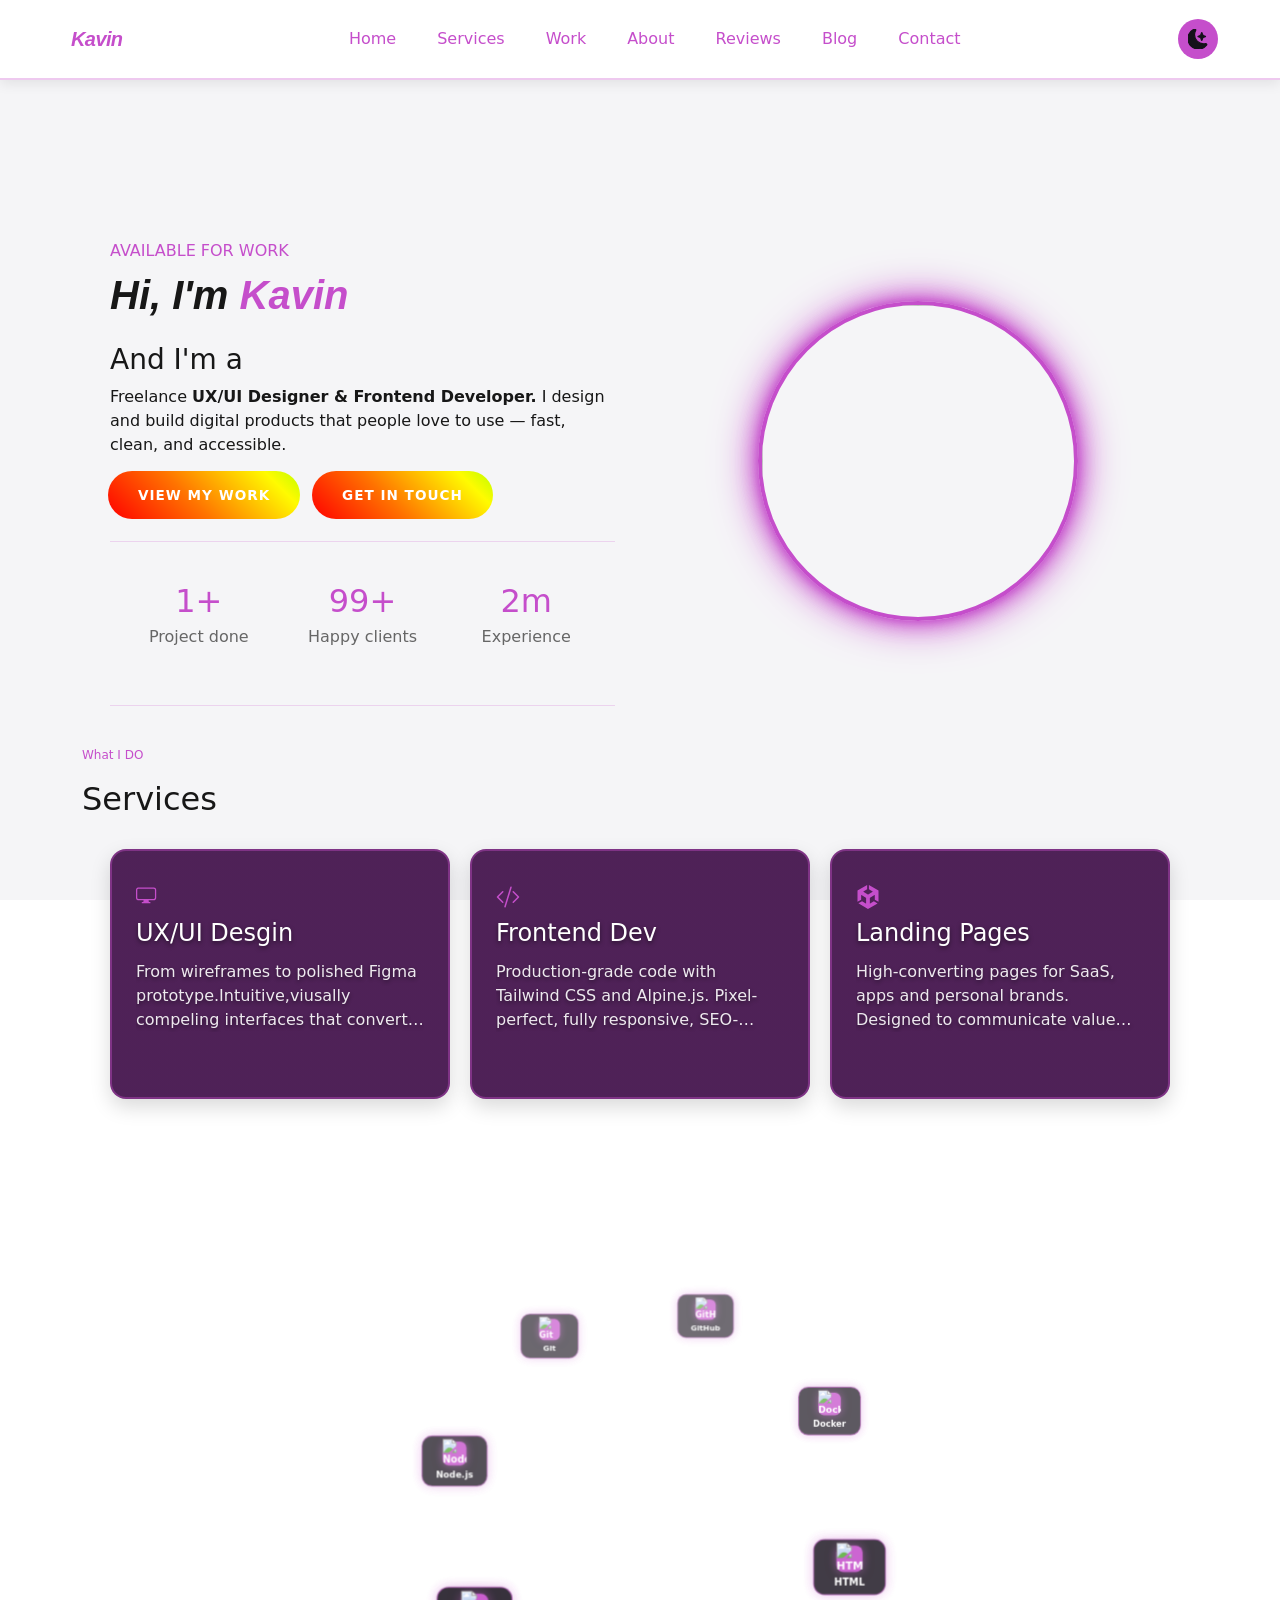
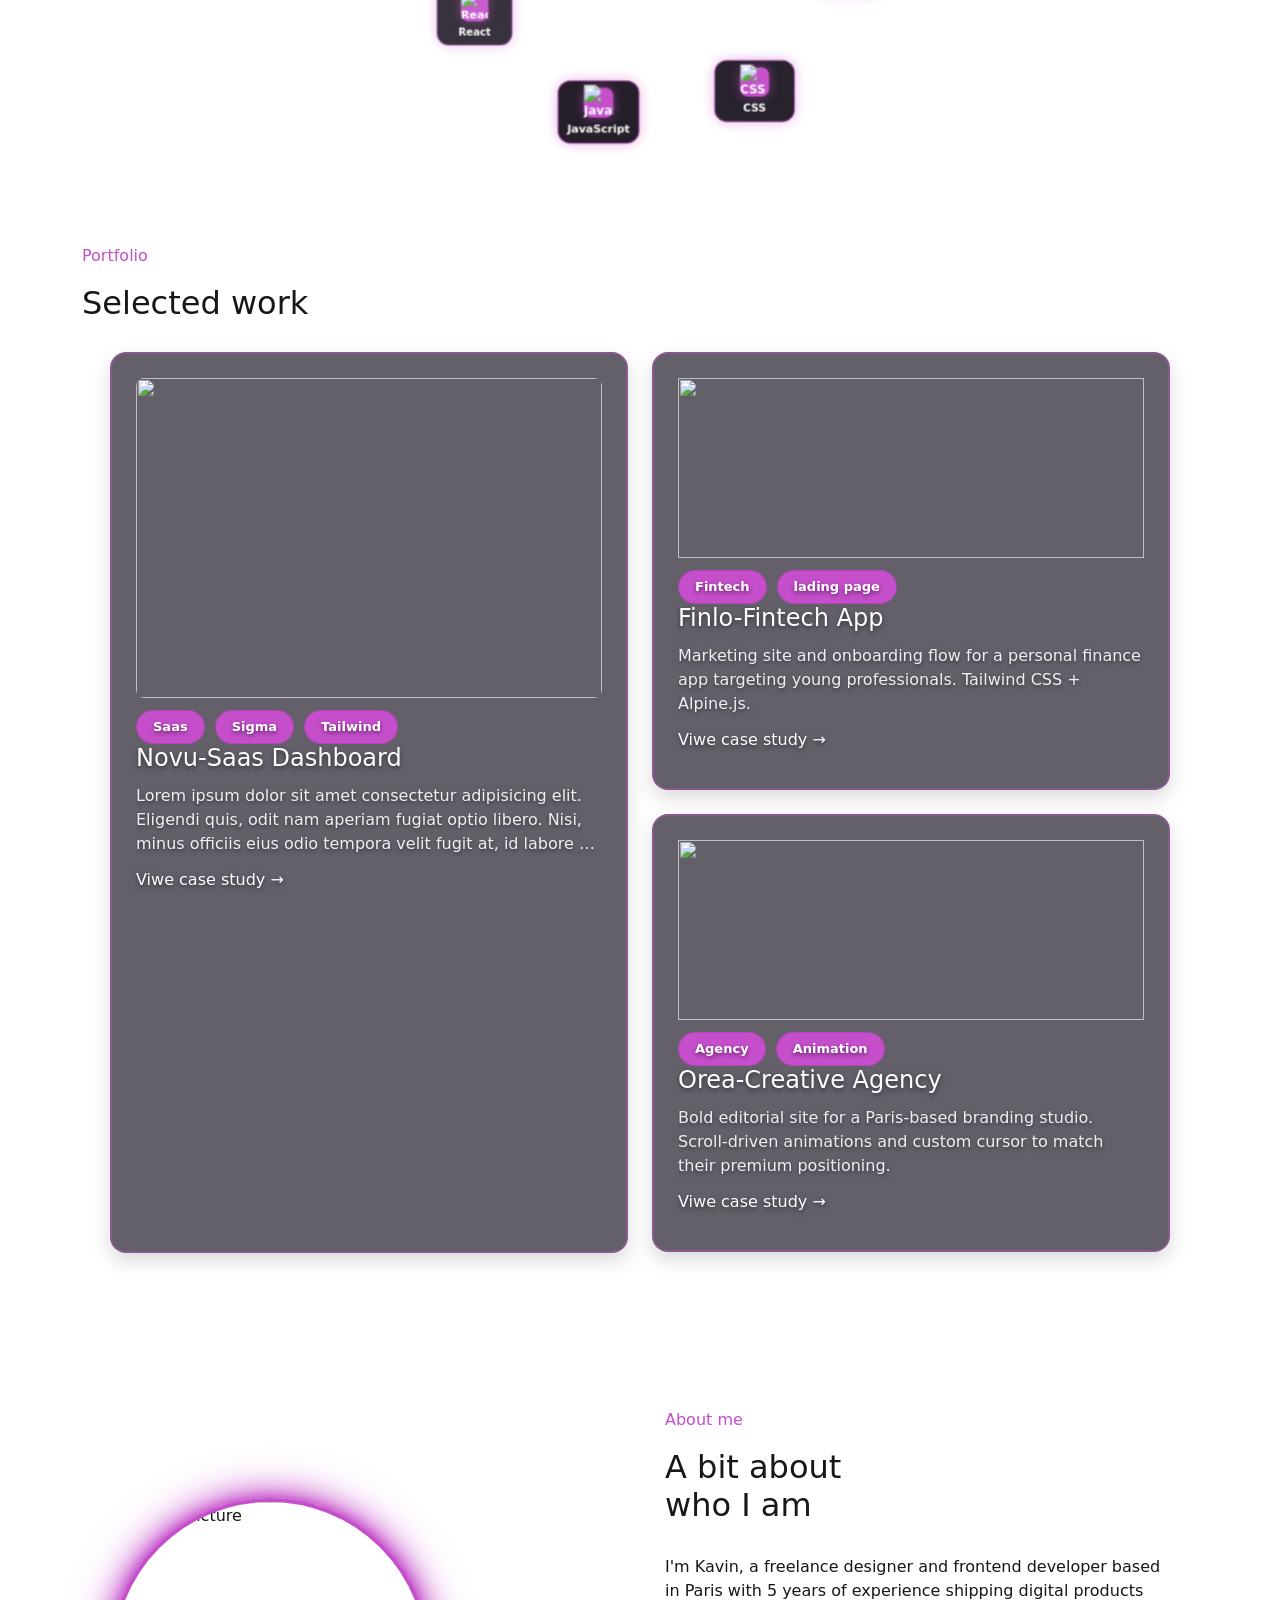
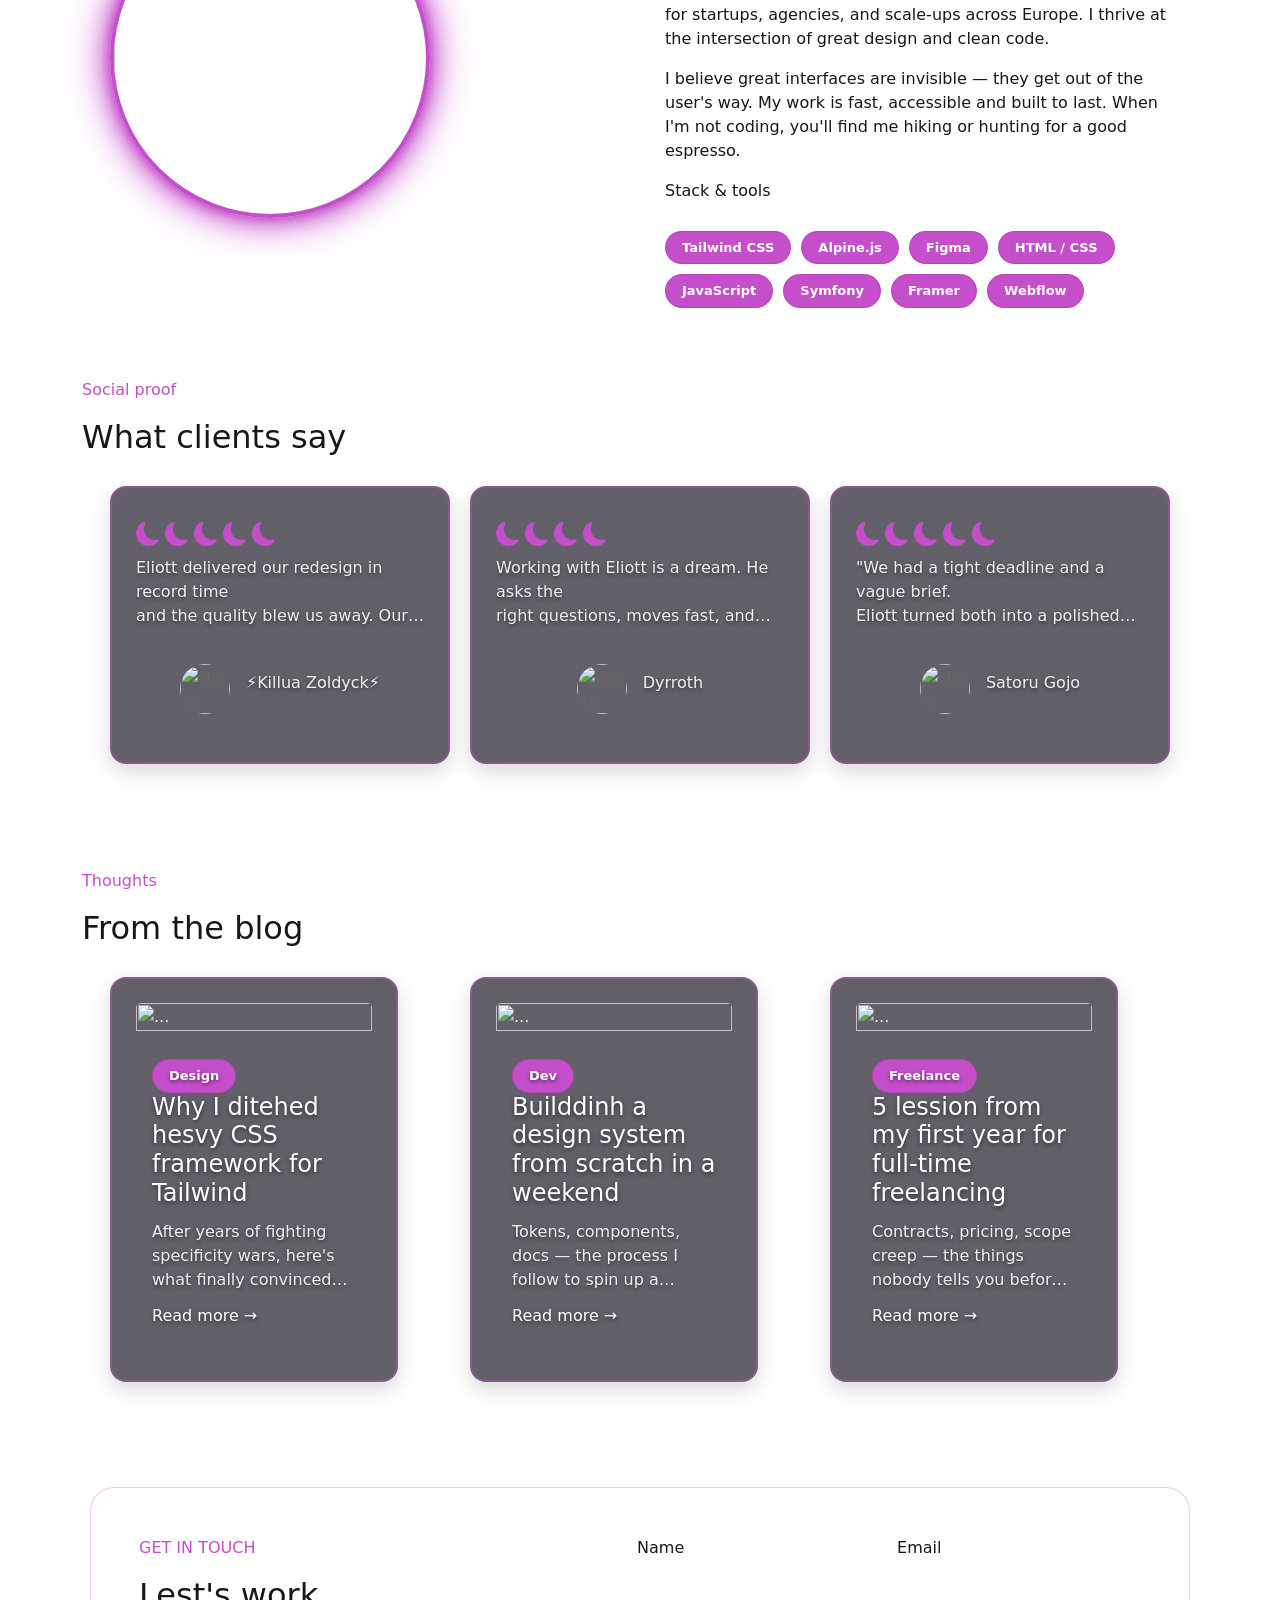
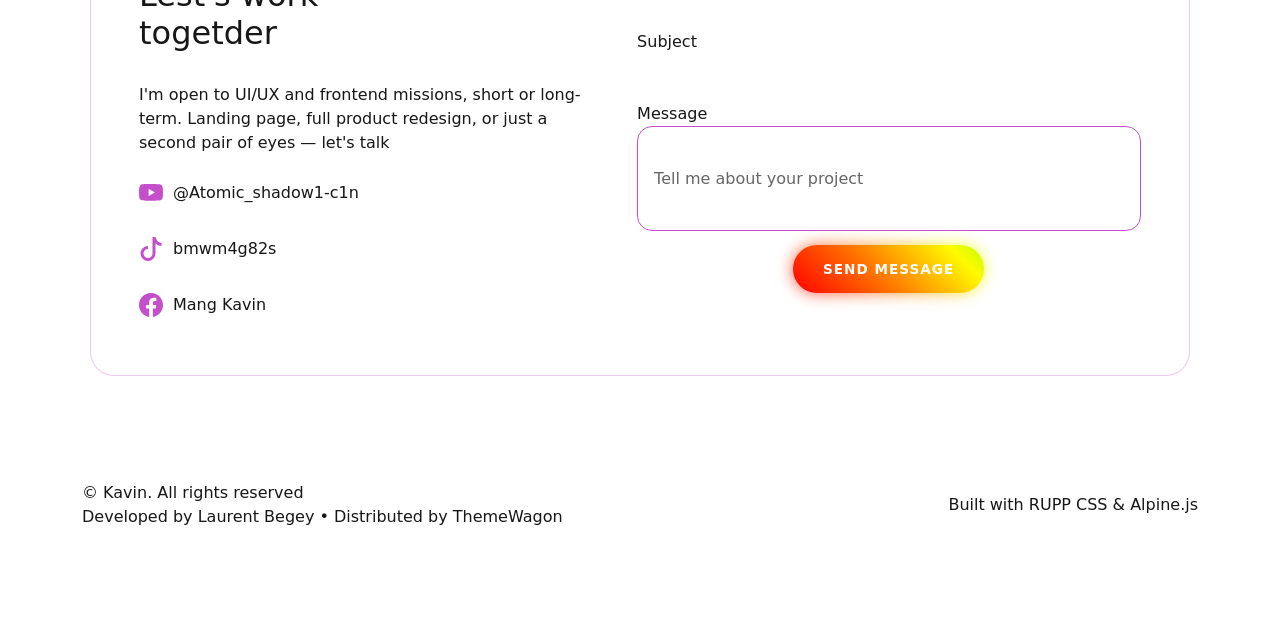
==== commit 10bca33e: "update" ====
--- a/index.html
+++ b/index.html
@@ -194,6 +194,68 @@
             </div>
         </section>
     </header>
+    <!-- TECH ORBIT SECTION -->
+<section class="tech-section">
+
+    <div class="tech-orbit" id="techOrbit">
+
+    <di class="container">
+     <div class="tech-orbit" id="techOrbit">
+
+    <div class="tech-globe">
+        <div class="globe-code">&lt;/&gt;</div>
+        <div class="globe-text">
+            BUILD<br>
+            CREATE<br>
+            LEARN
+        </div>
+    </div>
+
+    <div class="tech-logo">
+        <span><img src="https://encrypted-tbn0.gstatic.com/images?q=tbn:ANd9GcSIpJRC10iClOciOzVx1BRkS5NE3UFzLnBq05xoCsQ-og&s=10" alt="HTML" class="logo"></span>
+        HTML
+    </div>
+
+    <div class="tech-logo">
+        <span><img src="https://w7.pngwing.com/pngs/4/808/png-transparent-css3-css3-logo-logo-language-programming-language-css-3d-icon-thumbnail.png" alt="CSS" class="logo"></span>
+        CSS
+    </div>
+
+    <div class="tech-logo">
+        <span><img src="https://static.vecteezy.com/system/resources/previews/027/127/560/non_2x/javascript-logo-javascript-icon-transparent-free-png.png" alt="JavaScript" class="logo"></span>
+
+        JavaScript
+    </div>
+
+    <div class="tech-logo">
+        <span><img src="https://encrypted-tbn0.gstatic.com/images?q=tbn:ANd9GcSN3lJ3hc0z7DDATs1co_RlfWRfHAqg-T3XKa96MS9l6GGLPPfxNy96Jxk&s=10" alt="React" class="logo"></span>
+        React
+    </div>
+
+    <div class="tech-logo">
+        <span><img src="https://p7.hiclipart.com/preview/301/171/637/node-js-javascript-software-developer-computer-icons-angularjs-others.jpg" alt="Node.js" class="logo"></span>
+        Node.js
+    </div>
+
+    <div class="tech-logo">
+        <span><img src="https://toppng.com/uploads/preview/git-logo-11609362364wwhuzvtx5h.png" alt="Git" class="logo"></span>
+        Git
+    </div>
+
+    <div class="tech-logo">
+        <span><img src="https://cdn-icons-png.flaticon.com/512/25/25231.png" alt="GitHub" class="logo"></span>
+        GitHub
+    </div>
+
+    <div class="tech-logo">
+        <span><img src="https://e7.pngegg.com/pngimages/514/232/png-clipart-docker-logo-thumbnail-tech-companies-thumbnail.png" alt="Docker" class="logo"></span>
+        Docker
+    </div>
+
+</div>
+</div>
+</section>
+    </head>
 
     <!-- PORTFOLIO SECTION -->
     <header class="container">
--- a/style.css
+++ b/style.css
@@ -747,6 +747,465 @@
   fill: #C54ECB !important; /* Bright purple sun icon */
   stroke: #C54ECB !important;
 }
+/* ==========================================
+   TECH ORBIT
+========================================== */
+
+.tech-orbit {
+    position: relative;
+
+    width: 480px;
+    height: 480px;
+
+    display: flex;
+    align-items: center;
+    justify-content: center;
+
+    perspective: 1000px;
+
+    transform-style: preserve-3d;
+
+    transition: transform 0.2s ease-out;
+}
+
+
+/* ==========================================
+   GLOBE
+========================================== */
+
+.tech-globe {
+
+    position: absolute;
+
+    width: 260px;
+    height: 260px;
+
+    border-radius: 50%;
+
+    display: flex;
+    flex-direction: column;
+
+    justify-content: center;
+    align-items: center;
+
+    text-align: center;
+
+    background:
+        radial-gradient(
+            circle at 30% 25%,
+            #65416d,
+            #2d2035 40%,
+            #120e16 75%,
+            #050407
+        );
+
+    border: 2px solid #C54ECB;
+
+    box-shadow:
+        0 0 20px #C54ECB,
+        0 0 50px rgba(197, 78, 203, 0.45),
+        0 0 100px rgba(197, 78, 203, 0.2),
+        inset -40px -35px 60px rgba(0,0,0,0.9);
+
+    z-index: 2;
+
+}
+
+
+/* ==========================================
+   GLOBE CENTER
+========================================== */
+
+.globe-code {
+
+    font-size: 50px;
+
+    font-weight: 900;
+
+    color: #C54ECB;
+
+    text-shadow:
+        0 0 10px #C54ECB,
+        0 0 25px #C54ECB;
+
+}
+.logo{
+  object-fit: cover;
+    width: auto;
+    height: auto;
+}
+
+
+.globe-text {
+
+    margin-top: 8px;
+
+    color: white;
+
+    font-size: 13px;
+
+    font-weight: 800;
+
+    letter-spacing: 3px;
+
+    line-height: 1.5;
+
+}
+
+
+/* ==========================================
+   ORBIT RING
+========================================== */
+
+.tech-orbit::before {
+
+    content: "";
+
+    position: absolute;
+
+    width: 400px;
+    height: 400px;
+
+    border-radius: 50%;
+
+    border: 1px solid rgba(197, 78, 203, 0.45);
+
+    box-shadow:
+        0 0 15px rgba(197, 78, 203, 0.25);
+
+    transform: rotateX(70deg);
+
+}
+
+
+.tech-orbit::after {
+
+    content: "";
+
+    position: absolute;
+
+    width: 360px;
+    height: 360px;
+
+    border-radius: 50%;
+
+    border: 1px dashed rgba(197, 78, 203, 0.25);
+
+    transform: rotateY(65deg);
+
+}
+
+
+/* ==========================================
+   TECHNOLOGY LOGOS
+========================================== */
+
+.tech-logo {
+
+    position: absolute;
+
+    width: 75px;
+    height: 58px;
+
+    display: flex;
+
+    flex-direction: column;
+
+    justify-content: center;
+
+    align-items: center;
+
+    gap: 3px;
+
+    border-radius: 12px;
+
+    background: rgba(25, 18, 30, 0.95);
+
+    border: 1px solid rgba(197, 78, 203, 0.7);
+
+    color: white;
+
+    font-size: 10px;
+
+    font-weight: 700;
+
+    backdrop-filter: blur(8px);
+
+    box-shadow:
+        0 0 12px rgba(197, 78, 203, 0.4);
+
+    /*
+       JS will control:
+       left
+       top
+       transform
+    */
+
+    transition:
+        box-shadow 0.2s ease,
+        border-color 0.2s ease;
+
+    z-index: 5;
+
+}
+
+
+/* Logo icon */
+
+.tech-logo span {
+
+    width: 27px;
+    height: 27px;
+
+    display: flex;
+
+    align-items: center;
+    justify-content: center;
+
+    border-radius: 7px;
+
+    background: #C54ECB;
+
+    color: white;
+
+    font-size: 11px;
+
+    font-weight: 900;
+
+    box-shadow:
+        0 0 10px rgba(197, 78, 203, 0.5);
+
+}
+
+
+/* ==========================================
+   HOVER
+========================================== */
+
+.tech-orbit:hover .tech-logo {
+
+    border-color: #C54ECB;
+
+    box-shadow:
+        0 0 20px rgba(197, 78, 203, 0.7);
+
+}
+
+
+.tech-orbit:hover .tech-globe {
+
+    box-shadow:
+        0 0 30px #C54ECB,
+        0 0 70px rgba(197, 78, 203, 0.5),
+        0 0 110px rgba(197, 78, 203, 0.25),
+        inset -40px -35px 60px rgba(0,0,0,0.9);
+
+}
+
+/* TECH ORBIT SECTION */
+.tech-section {
+    width: 100%;
+    display: flex;
+    justify-content: center; /* center horizontally */
+    align-items: center;
+    padding: 80px 0;
+}
+
+/* YOUR SPHERE */
+.tech-orbit {
+    position: relative;
+
+    width: 480px;
+    height: 480px;
+
+    display: flex;
+    align-items: center;
+    justify-content: center;
+
+    margin: 0 auto;
+
+    perspective: 1000px;
+    transform-style: preserve-3d;
+
+    transition: transform 0.2s ease-out;
+}
+
+/* ==========================================
+   TECH SECTION
+========================================== */
+
+.tech-section {
+    width: 100%;
+    display: flex;
+    justify-content: center;
+    align-items: center;
+
+    padding: 80px 0;
+
+    overflow: hidden;
+}
+
+
+/* ==========================================
+   RESPONSIVE WRAPPER
+========================================== */
+
+.tech-orbit-wrapper {
+    width: 480px;
+    height: 480px;
+
+    display: flex;
+    justify-content: center;
+    align-items: center;
+
+    flex-shrink: 0;
+}
+
+
+/* ==========================================
+   TECH ORBIT
+========================================== */
+
+.tech-orbit {
+    position: relative;
+
+    width: 480px;
+    height: 480px;
+
+    display: flex;
+    align-items: center;
+    justify-content: center;
+
+    perspective: 1000px;
+    transform-style: preserve-3d;
+
+    transition: transform 0.2s ease-out;
+}
+
+
+/* ==========================================
+   TABLET
+========================================== */
+
+@media (max-width: 768px) {
+
+    .tech-section {
+        padding: 60px 0;
+    }
+
+    .tech-orbit-wrapper {
+        width: 420px;
+        height: 420px;
+    }
+
+    .tech-orbit {
+        transform: scale(0.875);
+    }
+}
+
+
+/* ==========================================
+   MOBILE
+========================================== */
+
+@media (max-width: 480px) {
+
+    .tech-section {
+        width: 100%;
+        padding: 40px 0;
+
+        overflow: hidden;
+    }
+
+    .tech-orbit-wrapper {
+        width: 360px;
+        height: 360px;
+    }
+
+    .tech-orbit {
+        width: 480px;
+        height: 480px;
+
+        transform: scale(0.75);
+    }
+}
+
+
+/* ==========================================
+   SMALL PHONE 320px
+========================================== */
+
+@media (max-width: 360px) {
+
+    .tech-section {
+        padding: 30px 0;
+    }
+
+    .tech-orbit-wrapper {
+        width: 320px;
+        height: 320px;
+    }
+
+    .tech-orbit {
+        width: 480px;
+        height: 480px;
+
+        transform: scale(0.67);
+    }
+}
+/* ==========================================
+   MOBILE
+========================================== */
+
+@media (max-width: 768px) {
+
+    .tech-orbit {
+
+        width: 360px;
+        height: 360px;
+
+    }
+
+    .tech-globe {
+
+        width: 200px;
+        height: 200px;
+
+    }
+
+    .tech-orbit::before {
+
+        width: 300px;
+        height: 300px;
+
+    }
+
+    .tech-orbit::after {
+
+        width: 280px;
+        height: 280px;
+
+    }
+
+    .tech-logo {
+
+        width: 62px;
+        height: 48px;
+
+        font-size: 8px;
+
+    }
+
+    .tech-logo span {
+
+        width: 22px;
+        height: 22px;
+
+        font-size: 9px;
+
+    }
+
+}
 
 /* ==================== RESPONSIVE BREAKPOINTS ==================== */
 
@@ -1017,4 +1476,226 @@
   .navbar-toggler {
     display: block !important;
   }
+}
+/* ==========================================
+   MOBILE TECH ORBIT
+========================================== */
+
+@media (max-width: 768px) {
+
+    .tech-section {
+        width: 100%;
+        padding: 40px 0;
+        overflow: hidden;
+    }
+
+    .tech-orbit-wrapper {
+        width: 360px;
+        height: 360px;
+
+        display: flex;
+        justify-content: center;
+        align-items: center;
+
+        flex-shrink: 0;
+    }
+
+    .tech-orbit {
+        width: 480px;
+        height: 480px;
+
+        /* Keep 480px because JS uses this coordinate system */
+        transform: scale(0.75);
+
+        transform-origin: center center;
+    }
+
+    .tech-globe {
+        width: 200px;
+        height: 200px;
+    }
+
+    .tech-orbit::before {
+        width: 300px;
+        height: 300px;
+    }
+
+    .tech-orbit::after {
+        width: 280px;
+        height: 280px;
+    }
+
+    .tech-logo {
+        width: 62px;
+        height: 48px;
+        font-size: 8px;
+    }
+
+    .tech-logo span {
+        width: 22px;
+        height: 22px;
+        font-size: 9px;
+    }
+}
+
+
+/* ==========================================
+   SMALL PHONE
+========================================== */
+
+@media (max-width: 480px) {
+
+    .tech-section {
+        padding: 30px 0;
+    }
+
+    .tech-orbit-wrapper {
+        width: 320px;
+        height: 320px;
+    }
+
+    .tech-orbit {
+        width: 480px;
+        height: 480px;
+
+        transform: scale(0.67);
+        transform-origin: center center;
+    }
+
+    .tech-globe {
+        width: 200px;
+        height: 200px;
+    }
+
+    .tech-orbit::before {
+        width: 300px;
+        height: 300px;
+    }
+
+    .tech-orbit::after {
+        width: 280px;
+        height: 280px;
+    }
+
+    .tech-logo {
+        width: 62px;
+        height: 48px;
+        font-size: 8px;
+    }
+
+    .tech-logo span {
+        width: 22px;
+        height: 22px;
+        font-size: 9px;
+    }
+}
+
+
+/* ==========================================
+   320px PHONE
+========================================== */
+
+@media (max-width: 360px) {
+
+    .tech-section {
+        padding: 25px 0;
+    }
+
+    .tech-orbit-wrapper {
+        width: 300px;
+        height: 300px;
+    }
+
+    .tech-orbit {
+        width: 480px;
+        height: 480px;
+
+       transform: scale(0.75);
+        transform-origin: center center;
+    }
+
+    .tech-globe {
+        width: 200px;
+        height: 200px;
+    }
+
+    .tech-orbit::before {
+        width: 300px;
+        height: 300px;
+    }
+
+    .tech-orbit::after {
+        width: 280px;
+        height: 280px;
+    }
+
+    .tech-logo {
+        width: 62px;
+        height: 48px;
+        font-size: 8px;
+    }
+
+    .tech-logo span {
+        width: 22px;
+        height: 22px;
+        font-size: 9px;
+    }
+}
+/* ==========================================
+   320px PHONE - TECH ORBIT
+========================================== */
+
+@media (max-width: 360px) {
+
+    .tech-section {
+        width: 100%;
+        padding: 20px 0;
+        overflow: hidden;
+    }
+
+    .tech-orbit-wrapper {
+        width: 320px;
+        height: 360px;
+
+        display: flex;
+        justify-content: center;
+        align-items: center;
+
+        margin: 0 auto;
+    }
+
+    .tech-orbit {
+        width: 480px;
+        height: 480px;
+
+        transform: scale(0.75);
+        transform-origin: center center;
+    }
+
+    .tech-globe {
+        width: 200px;
+        height: 200px;
+    }
+
+    .tech-orbit::before {
+        width: 300px;
+        height: 300px;
+    }
+
+    .tech-orbit::after {
+        width: 280px;
+        height: 280px;
+    }
+
+    .tech-logo {
+        width: 62px;
+        height: 48px;
+        font-size: 8px;
+    }
+
+    .tech-logo span {
+        width: 22px;
+        height: 22px;
+        font-size: 9px;
+    }
 }
